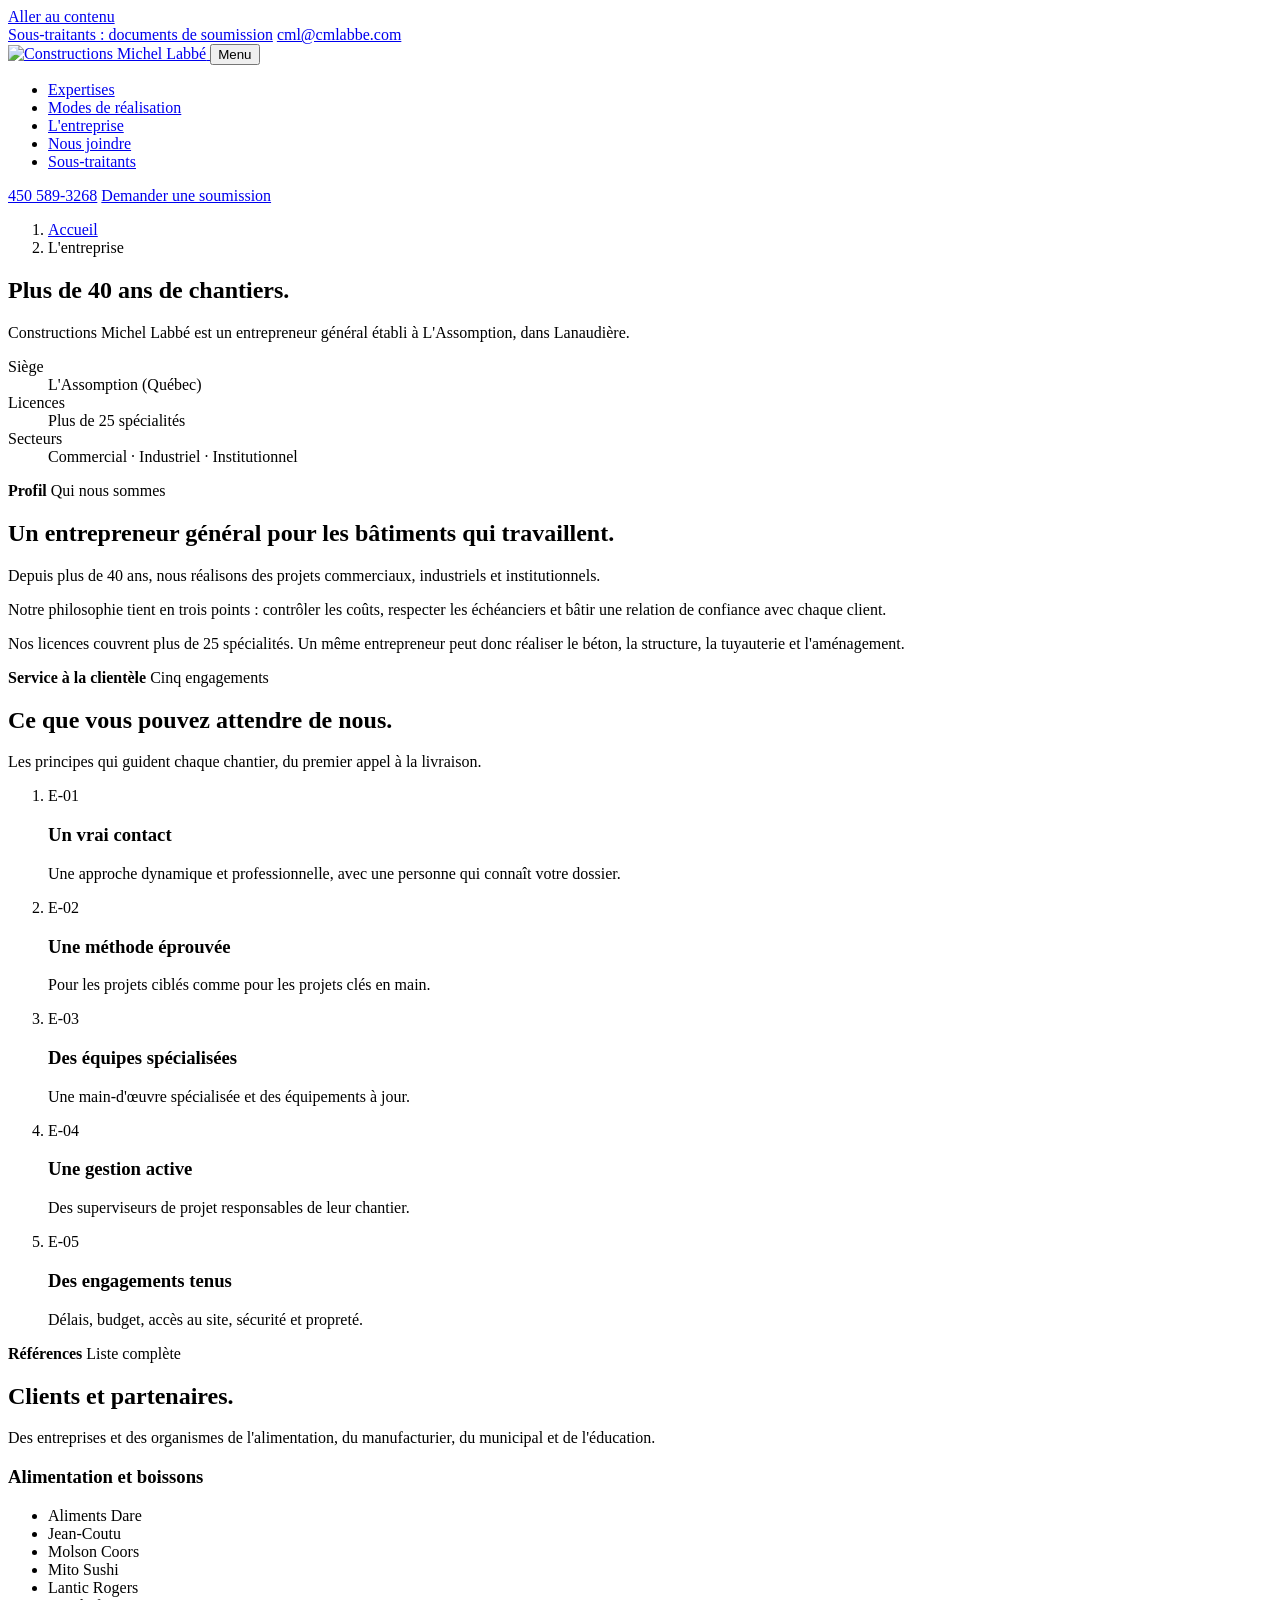
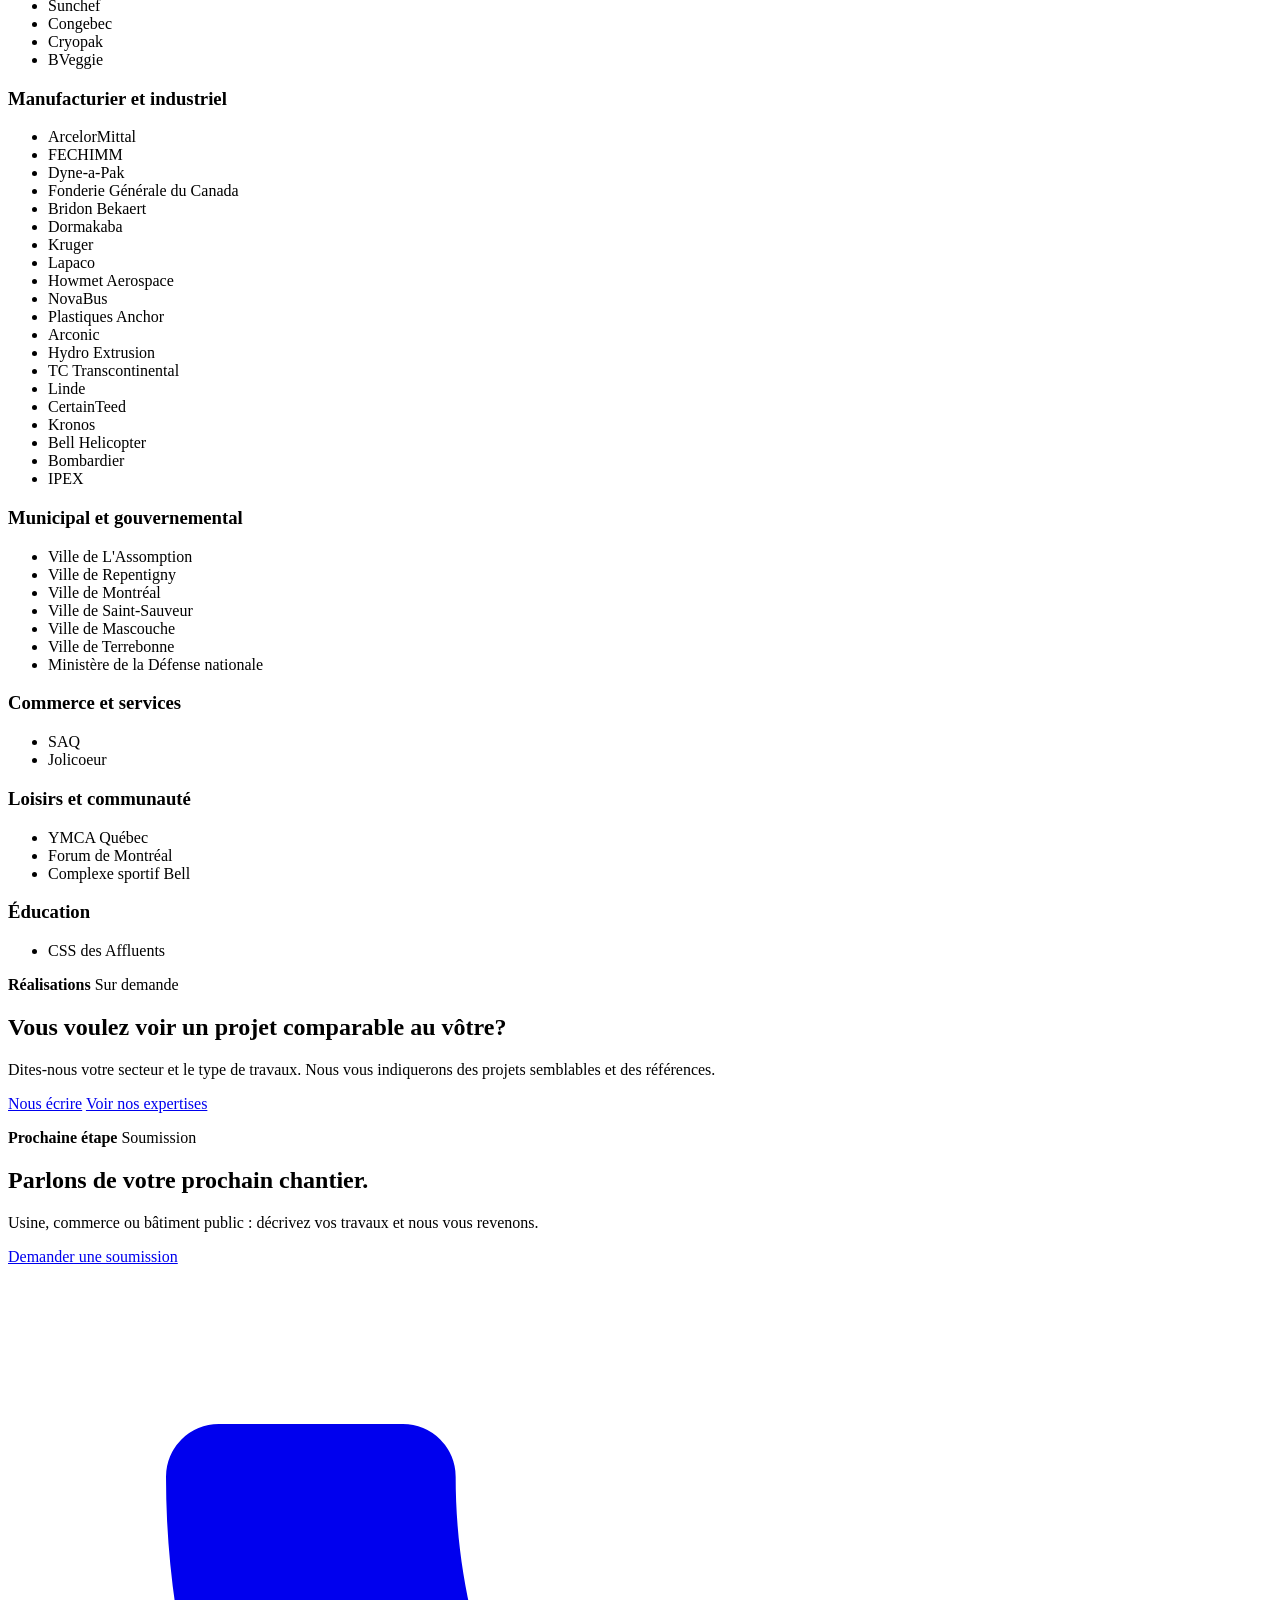
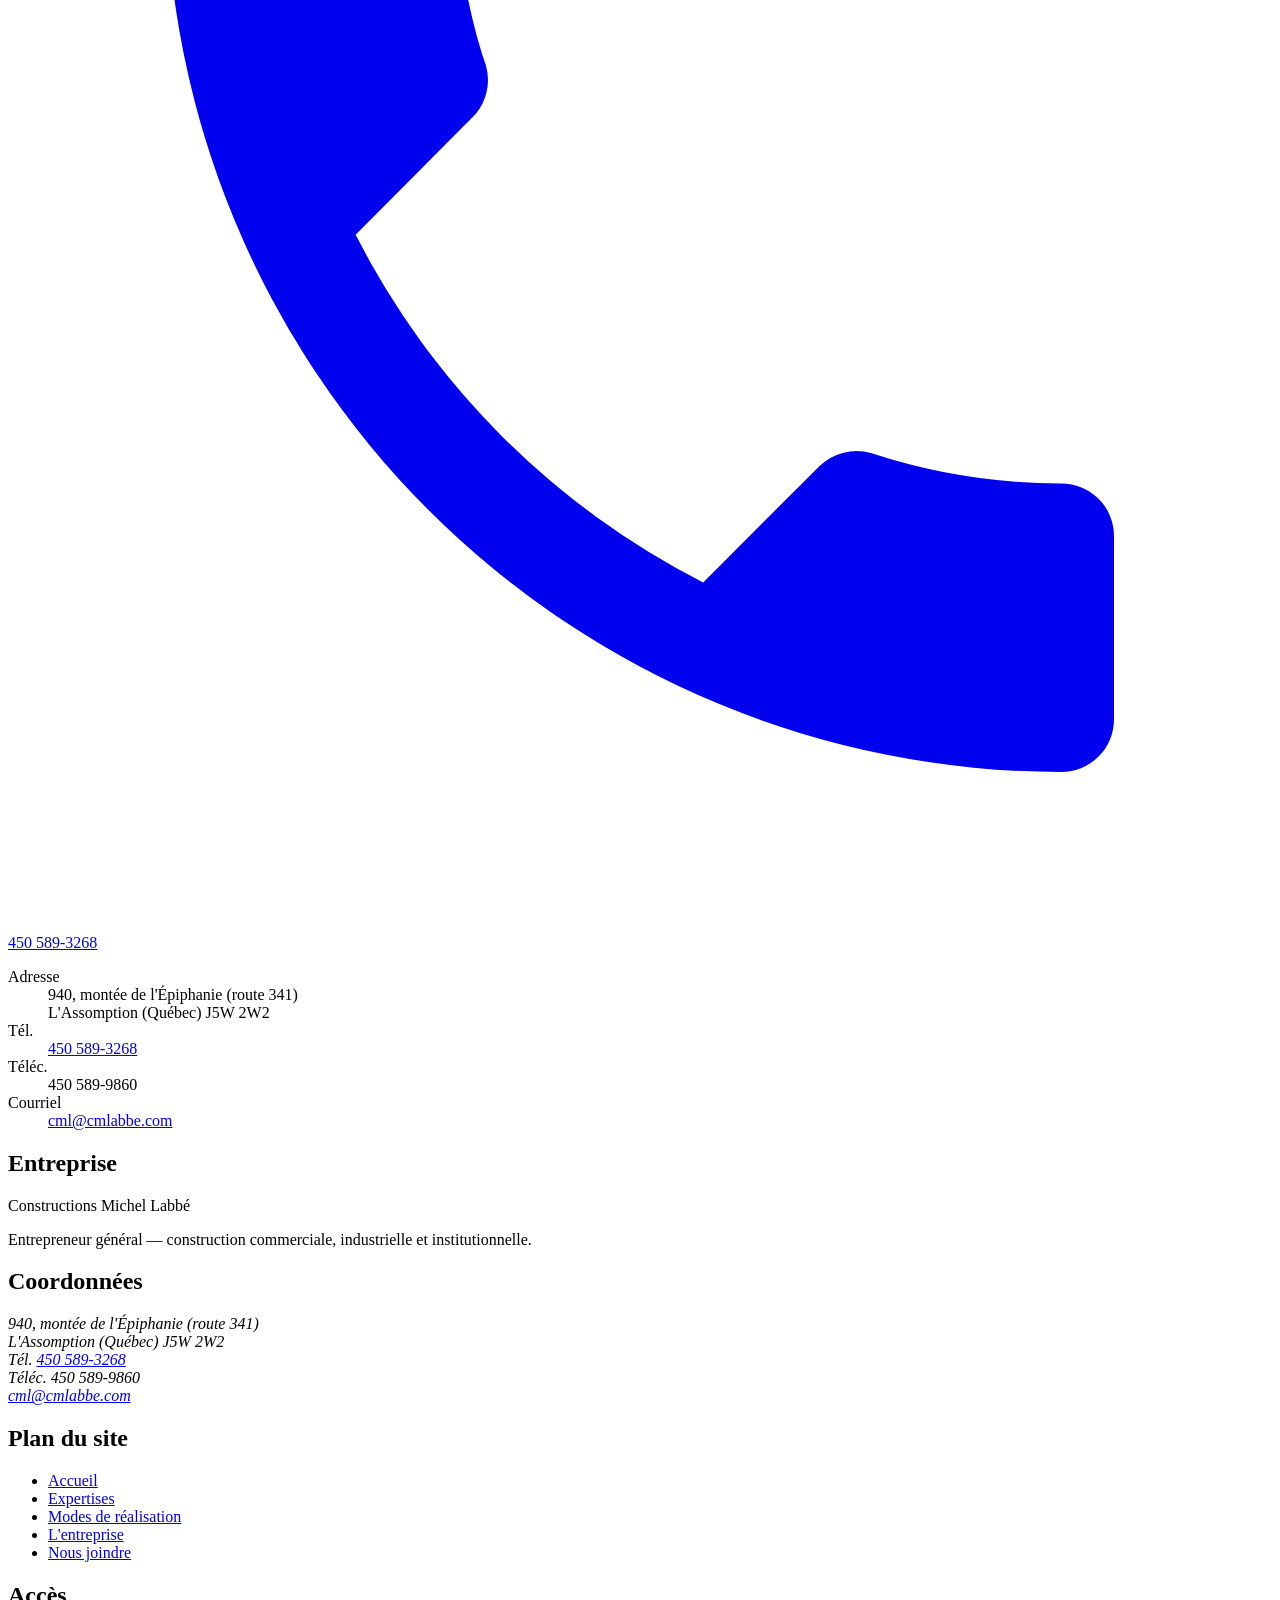
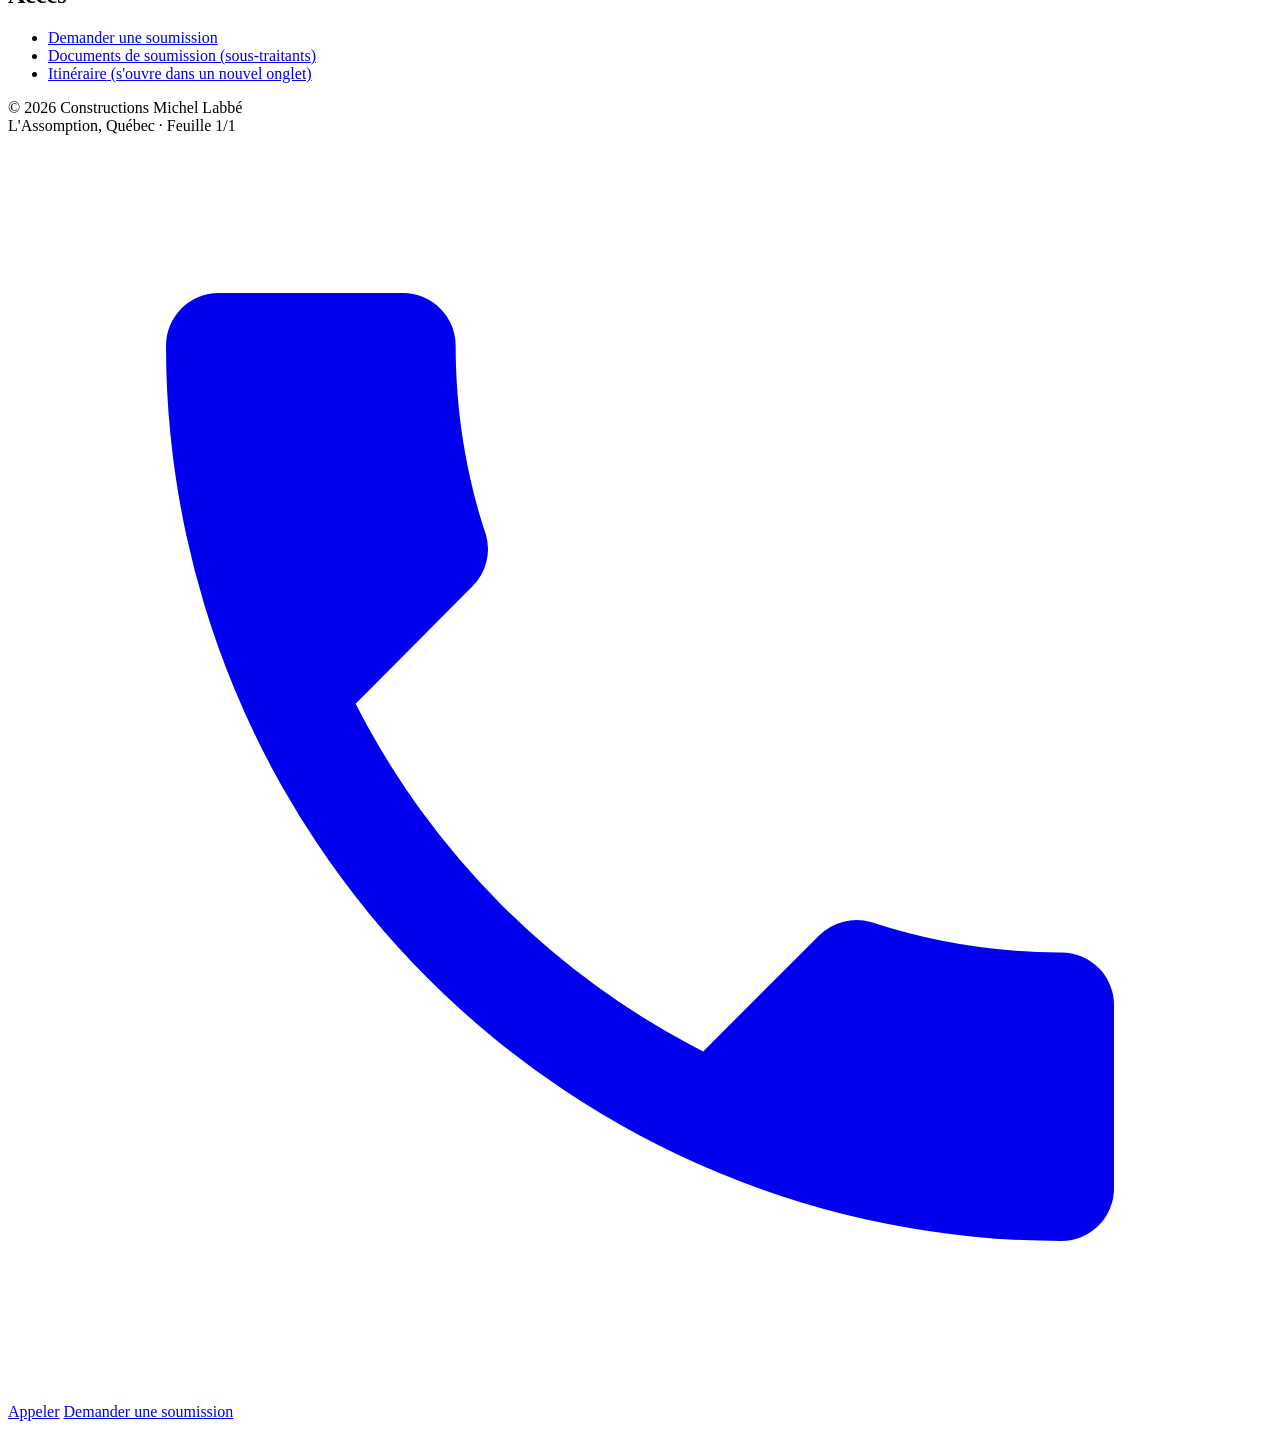
==== entreprise.html @ 20bac7c1 "Pages du site — Constructions Michel Labbé" ====
<!doctype html>
<html lang="fr-CA" class="no-js">
<head>
<meta charset="utf-8">
<meta name="viewport" content="width=device-width, initial-scale=1">
<title>L'entreprise | Constructions Michel Labbé</title>
<meta name="description" content="Entrepreneur général établi à L'Assomption depuis plus de 40 ans. Notre approche, nos engagements et nos clients et partenaires.">
<link rel="canonical" href="https://www.cmlabbe.com/entreprise.html">
<meta property="og:type" content="website">
<meta property="og:locale" content="fr_CA">
<meta property="og:site_name" content="Constructions Michel Labbé">
<meta property="og:title" content="L'entreprise | Constructions Michel Labbé">
<meta property="og:description" content="Entrepreneur général établi à L'Assomption depuis plus de 40 ans. Notre approche, nos engagements et nos clients et partenaires.">
<meta property="og:url" content="https://www.cmlabbe.com/entreprise.html">
<!-- À FOURNIR : image Open Graph 1200×630 (assets/img/og-cml.jpg), idéalement une vraie photo de chantier -->
<meta name="twitter:card" content="summary">
<meta name="theme-color" content="#013A71">
<link rel="icon" href="assets/img/favicon.svg" type="image/svg+xml">
<!-- À FOURNIR : favicon officiel (PNG 32×32 et 180×180) tiré du logo -->
<script>document.documentElement.classList.remove('no-js');</script>
<link rel="preload" href="assets/fonts/archivo-var-latin.woff2" as="font" type="font/woff2" crossorigin>
<link rel="stylesheet" href="assets/css/site.css">
<script type="application/ld+json">
{
  "@context": "https://schema.org",
  "@type": "GeneralContractor",
  "name": "Constructions Michel Labbé",
  "url": "https://www.cmlabbe.com/",
  "logo": "https://www.cmlabbe.com/assets/img/logo-cml.webp",
  "telephone": "+1-450-589-3268",
  "faxNumber": "+1-450-589-9860",
  "email": "cml@cmlabbe.com",
  "address": {
    "@type": "PostalAddress",
    "streetAddress": "940, montée de l'Épiphanie (route 341)",
    "addressLocality": "L'Assomption",
    "addressRegion": "QC",
    "postalCode": "J5W 2W2",
    "addressCountry": "CA"
  },
  "knowsAbout": [
    "Construction commerciale",
    "Construction industrielle",
    "Construction institutionnelle",
    "Travaux civils",
    "Métaux ouvrés",
    "Tuyauterie de procédé",
    "Relocalisation d'usines",
    "Aménagement de bureaux",
    "Décontamination d'amiante"
  ]
}
</script>
</head>
<body>
<a class="skip-link" href="#contenu">Aller au contenu</a>
<div class="topbar">
  <div class="wrap">
    <a href="sous-traitants.html">Sous-traitants : documents de soumission</a>
    <a href="mailto:cml@cmlabbe.com">cml@cmlabbe.com</a>
  </div>
</div>
<header class="site-header">
  <div class="wrap site-header__inner">
    <a class="brand" href="index.html" aria-label="Constructions Michel Labbé, accueil">
      <img src="assets/img/logo-cml.webp" width="400" height="70" alt="Constructions Michel Labbé">
    </a>
    <button class="nav-toggle" type="button" aria-expanded="false" aria-controls="site-nav">
      <span class="nav-toggle__bars" aria-hidden="true"></span><span class="nav-toggle__label">Menu</span>
    </button>
    <nav class="nav" id="site-nav" aria-label="Navigation principale">
      <ul class="nav__list">
          <li><a href="expertises.html">Expertises</a></li>
          <li><a href="modes-de-realisation.html">Modes de réalisation</a></li>
          <li><a href="entreprise.html" aria-current="page">L'entreprise</a></li>
          <li><a href="soumission.html">Nous joindre</a></li>
          <li class="nav__mobile-only"><a href="sous-traitants.html">Sous-traitants</a></li>
      </ul>
      <a class="nav__tel" href="tel:+14505893268">450 589-3268</a>
      <a class="btn btn--primary" href="soumission.html">Demander une soumission</a>
    </nav>
  </div>
</header>
<main id="contenu" tabindex="-1">

<section class="page-head page-head--dark" aria-labelledby="titre-page">
  <div class="wrap page-head__inner">
    <div>
      <nav class="breadcrumb" aria-label="Fil d'Ariane">
        <ol><li><a href="index.html">Accueil</a></li><li aria-current="page">L'entreprise</li></ol>
      </nav>
      <h1 id="titre-page">Plus de 40 ans de chantiers.</h1>
      <p class="lede">Constructions Michel Labbé est un entrepreneur général établi à L'Assomption, dans Lanaudière.</p>
    </div>
    <aside class="page-head__aside" aria-label="En bref">
      <dl>
        <div><dt>Siège</dt><dd>L'Assomption (Québec)</dd></div>
        <div><dt>Licences</dt><dd>Plus de 25 spécialités</dd></div>
        <div><dt>Secteurs</dt><dd>Commercial · Industriel · Institutionnel</dd></div>
      </dl>
    </aside>
  </div>
  <div class="wrap" aria-hidden="true"><div class="profile-bar"></div></div>
</section>

<!-- [CONFIRMÉ] philosophie : contrôle des coûts, respect des échéanciers, relation de confiance (accueil cmlabbe.com)
     À FOURNIR : année de fondation, historique, photo réelle de l'équipe ou de l'atelier
     À VALIDER : lien avec « Les Installations L'Assomption (1985) enr. » (nom légal trouvé sur Portail Constructo) -->
<section class="section section--white" aria-labelledby="titre-qui">
  <div class="wrap split">
    <div>
      <p class="callout"><b>Profil</b> Qui nous sommes</p>
      <h2 id="titre-qui">Un entrepreneur général pour les bâtiments qui travaillent.</h2>
    </div>
    <div>
      <p class="lede">Depuis plus de 40 ans, nous réalisons des projets commerciaux, industriels et institutionnels.</p>
      <p>Notre philosophie tient en trois points : contrôler les coûts, respecter les échéanciers et bâtir une relation de confiance avec chaque client.</p>
      <p>Nos licences couvrent plus de 25 spécialités. Un même entrepreneur peut donc réaliser le béton, la structure, la tuyauterie et l'aménagement.</p>
    </div>
  </div>
</section>

<!-- [CONFIRMÉ] cmlabbe.com/a-propos-de-nous/service-a-la-clientele -->
<section class="section" aria-labelledby="titre-engagements">
  <div class="wrap">
    <div class="section-head">
      <div>
        <p class="callout"><b>Service à la clientèle</b> Cinq engagements</p>
        <h2 id="titre-engagements">Ce que vous pouvez attendre de nous.</h2>
      </div>
      <p>Les principes qui guident chaque chantier, du premier appel à la livraison.</p>
    </div>
    <ol class="principles">
      <li><span>E-01</span><div><h3>Un vrai contact</h3><p>Une approche dynamique et professionnelle, avec une personne qui connaît votre dossier.</p></div></li>
      <li><span>E-02</span><div><h3>Une méthode éprouvée</h3><p>Pour les projets ciblés comme pour les projets clés en main.</p></div></li>
      <li><span>E-03</span><div><h3>Des équipes spécialisées</h3><p>Une main-d'œuvre spécialisée et des équipements à jour.</p></div></li>
      <li><span>E-04</span><div><h3>Une gestion active</h3><p>Des superviseurs de projet responsables de leur chantier.</p></div></li>
      <li class="principles__wide"><span>E-05</span><div><h3>Des engagements tenus</h3><p>Délais, budget, accès au site, sécurité et propreté.</p></div></li>
    </ol>
  </div>
</section>

<!-- [CONFIRMÉ] cmlabbe.com/clients-et-partenaires — [À VALIDER] autorisation d'affichage des noms -->
<section class="section section--white section--rule" id="clients" aria-labelledby="titre-clients">
  <div class="wrap">
    <div class="section-head">
      <div>
        <p class="callout"><b>Références</b> Liste complète</p>
        <h2 id="titre-clients">Clients et partenaires.</h2>
      </div>
      <p>Des entreprises et des organismes de l'alimentation, du manufacturier, du municipal et de l'éducation.</p>
    </div>
    <div class="clients">
      <div><h3>Alimentation et boissons</h3><ul><li>Aliments Dare</li><li>Jean-Coutu</li><li>Molson Coors</li><li>Mito Sushi</li><li>Lantic Rogers</li><li>Sunchef</li><li>Congebec</li><li>Cryopak</li><li>BVeggie</li></ul></div>
      <div><h3>Manufacturier et industriel</h3><ul><li>ArcelorMittal</li><li>FECHIMM</li><li>Dyne-a-Pak</li><li>Fonderie Générale du Canada</li><li>Bridon Bekaert</li><li>Dormakaba</li><li>Kruger</li><li>Lapaco</li><li>Howmet Aerospace</li><li>NovaBus</li><li>Plastiques Anchor</li><li>Arconic</li><li>Hydro Extrusion</li><li>TC Transcontinental</li><li>Linde</li><li>CertainTeed</li><li>Kronos</li><li>Bell Helicopter</li><li>Bombardier</li><li>IPEX</li></ul></div>
      <div><h3>Municipal et gouvernemental</h3><ul><li>Ville de L'Assomption</li><li>Ville de Repentigny</li><li>Ville de Montréal</li><li>Ville de Saint-Sauveur</li><li>Ville de Mascouche</li><li>Ville de Terrebonne</li><li>Ministère de la Défense nationale</li></ul></div>
      <div><h3>Commerce et services</h3><ul><li>SAQ</li><li>Jolicoeur</li></ul></div>
      <div><h3>Loisirs et communauté</h3><ul><li>YMCA Québec</li><li>Forum de Montréal</li><li>Complexe sportif Bell</li></ul></div>
      <div><h3>Éducation</h3><ul><li>CSS des Affluents</li></ul></div>
    </div>
  </div>
</section>

<!-- À FOURNIR : photos et fiches de projets réalisés (nom, lieu, année, formule, travaux) pour créer une galerie -->
<section class="section" id="realisations" aria-labelledby="titre-refs">
  <div class="wrap split">
    <div>
      <p class="callout"><b>Réalisations</b> Sur demande</p>
      <h2 id="titre-refs">Vous voulez voir un projet comparable au vôtre?</h2>
    </div>
    <div>
      <p class="lede">Dites-nous votre secteur et le type de travaux. Nous vous indiquerons des projets semblables et des références.</p>
      <div class="btn-row">
        <a class="btn btn--primary" href="soumission.html">Nous écrire</a>
        <a class="btn btn--secondary" href="expertises.html">Voir nos expertises</a>
      </div>
    </div>
  </div>
</section>

<section class="section cta-final" aria-labelledby="cta-titre">
  <div class="wrap cta-final__grid">
    <div>
      <p class="callout"><b>Prochaine étape</b> Soumission</p>
      <h2 id="cta-titre">Parlons de votre prochain chantier.</h2>
      <p>Usine, commerce ou bâtiment public : décrivez vos travaux et nous vous revenons.</p>
      <div class="btn-row">
        <a class="btn btn--primary" href="soumission.html">Demander une soumission</a>
        <a class="btn btn--secondary" href="tel:+14505893268"><svg viewBox="0 0 24 24" aria-hidden="true" focusable="false"><path fill="currentColor" d="M6.6 10.8a15.1 15.1 0 0 0 6.6 6.6l2.2-2.2a1 1 0 0 1 1-.25 11.4 11.4 0 0 0 3.6.57 1 1 0 0 1 1 1V20a1 1 0 0 1-1 1A17 17 0 0 1 3 4a1 1 0 0 1 1-1h3.5a1 1 0 0 1 1 1c0 1.25.2 2.45.57 3.57a1 1 0 0 1-.25 1z"/></svg>450 589-3268</a>
      </div>
    </div>
    <div class="cta-final__box">
      <dl>
        <dt>Adresse</dt><dd>940, montée de l'Épiphanie (route 341)<br>L'Assomption (Québec) J5W 2W2</dd>
        <dt>Tél.</dt><dd><a href="tel:+14505893268">450 589-3268</a></dd>
        <dt>Téléc.</dt><dd>450 589-9860</dd>
        <dt>Courriel</dt><dd><a href="mailto:cml@cmlabbe.com">cml@cmlabbe.com</a></dd>
      </dl>
    </div>
  </div>
</section>
</main>
<footer class="site-footer on-dark">
  <div class="wrap">
    <div class="cartouche">
      <div class="cartouche__brand">
        <h2>Entreprise</h2>
        <p>Constructions Michel Labbé</p>
        <p class="cartouche__desc">Entrepreneur général — construction commerciale, industrielle et institutionnelle.</p>
        <!-- À FOURNIR : numéro de licence RBQ (obligatoire à afficher) -->
      </div>
      <div>
        <h2>Coordonnées</h2>
        <address>
          940, montée de l'Épiphanie (route 341)<br>L'Assomption (Québec) J5W 2W2<br>
          Tél. <a href="tel:+14505893268">450 589-3268</a><br>
          Téléc. 450 589-9860<br>
          <a href="mailto:cml@cmlabbe.com">cml@cmlabbe.com</a>
        </address>
      </div>
      <div>
        <h2>Plan du site</h2>
        <ul>
          <li><a href="index.html">Accueil</a></li>
          <li><a href="expertises.html">Expertises</a></li>
          <li><a href="modes-de-realisation.html">Modes de réalisation</a></li>
          <li><a href="entreprise.html">L'entreprise</a></li>
          <li><a href="soumission.html">Nous joindre</a></li>
        </ul>
      </div>
      <div>
        <h2>Accès</h2>
        <ul>
          <li><a href="soumission.html">Demander une soumission</a></li>
          <li><a href="sous-traitants.html">Documents de soumission (sous-traitants)</a></li>
          <li><a href="https://www.google.com/maps/search/?api=1&query=940+route+341+L%27Assomption+QC+J5W+2W2" rel="noopener" target="_blank">Itinéraire<span class="sr-only"> (s'ouvre dans un nouvel onglet)</span></a></li>
        </ul>
      </div>
      <div class="cartouche__row">
        <div>© <span data-year>2026</span> Constructions Michel Labbé</div>
        <div>L'Assomption, Québec · Feuille 1/1</div>
      </div>
    </div>
  </div>
</footer>
<div class="mobile-cta">
  <a href="tel:+14505893268"><svg viewBox="0 0 24 24" aria-hidden="true" focusable="false"><path fill="currentColor" d="M6.6 10.8a15.1 15.1 0 0 0 6.6 6.6l2.2-2.2a1 1 0 0 1 1-.25 11.4 11.4 0 0 0 3.6.57 1 1 0 0 1 1 1V20a1 1 0 0 1-1 1A17 17 0 0 1 3 4a1 1 0 0 1 1-1h3.5a1 1 0 0 1 1 1c0 1.25.2 2.45.57 3.57a1 1 0 0 1-.25 1z"/></svg>Appeler</a>
  <a href="soumission.html">Demander une soumission</a>
</div>
<script src="assets/js/site.js" defer></script>
</body>
</html>
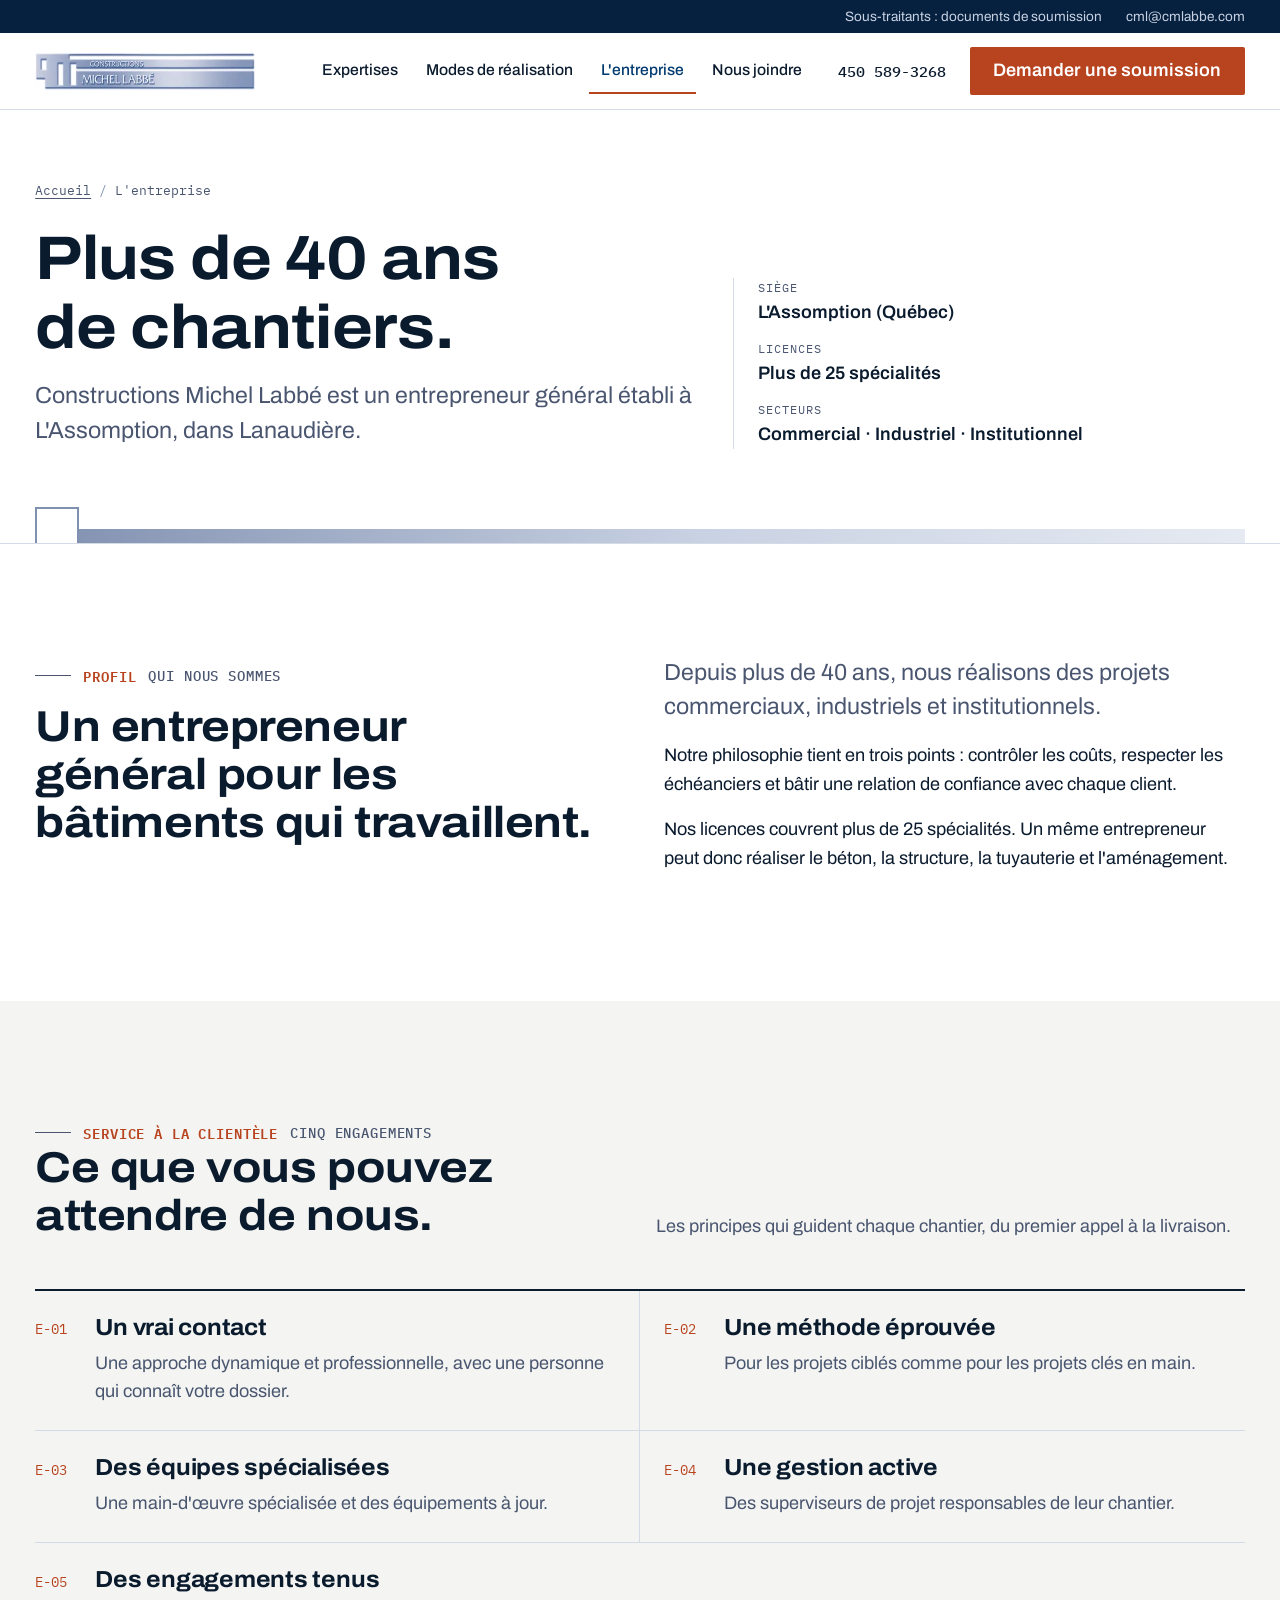
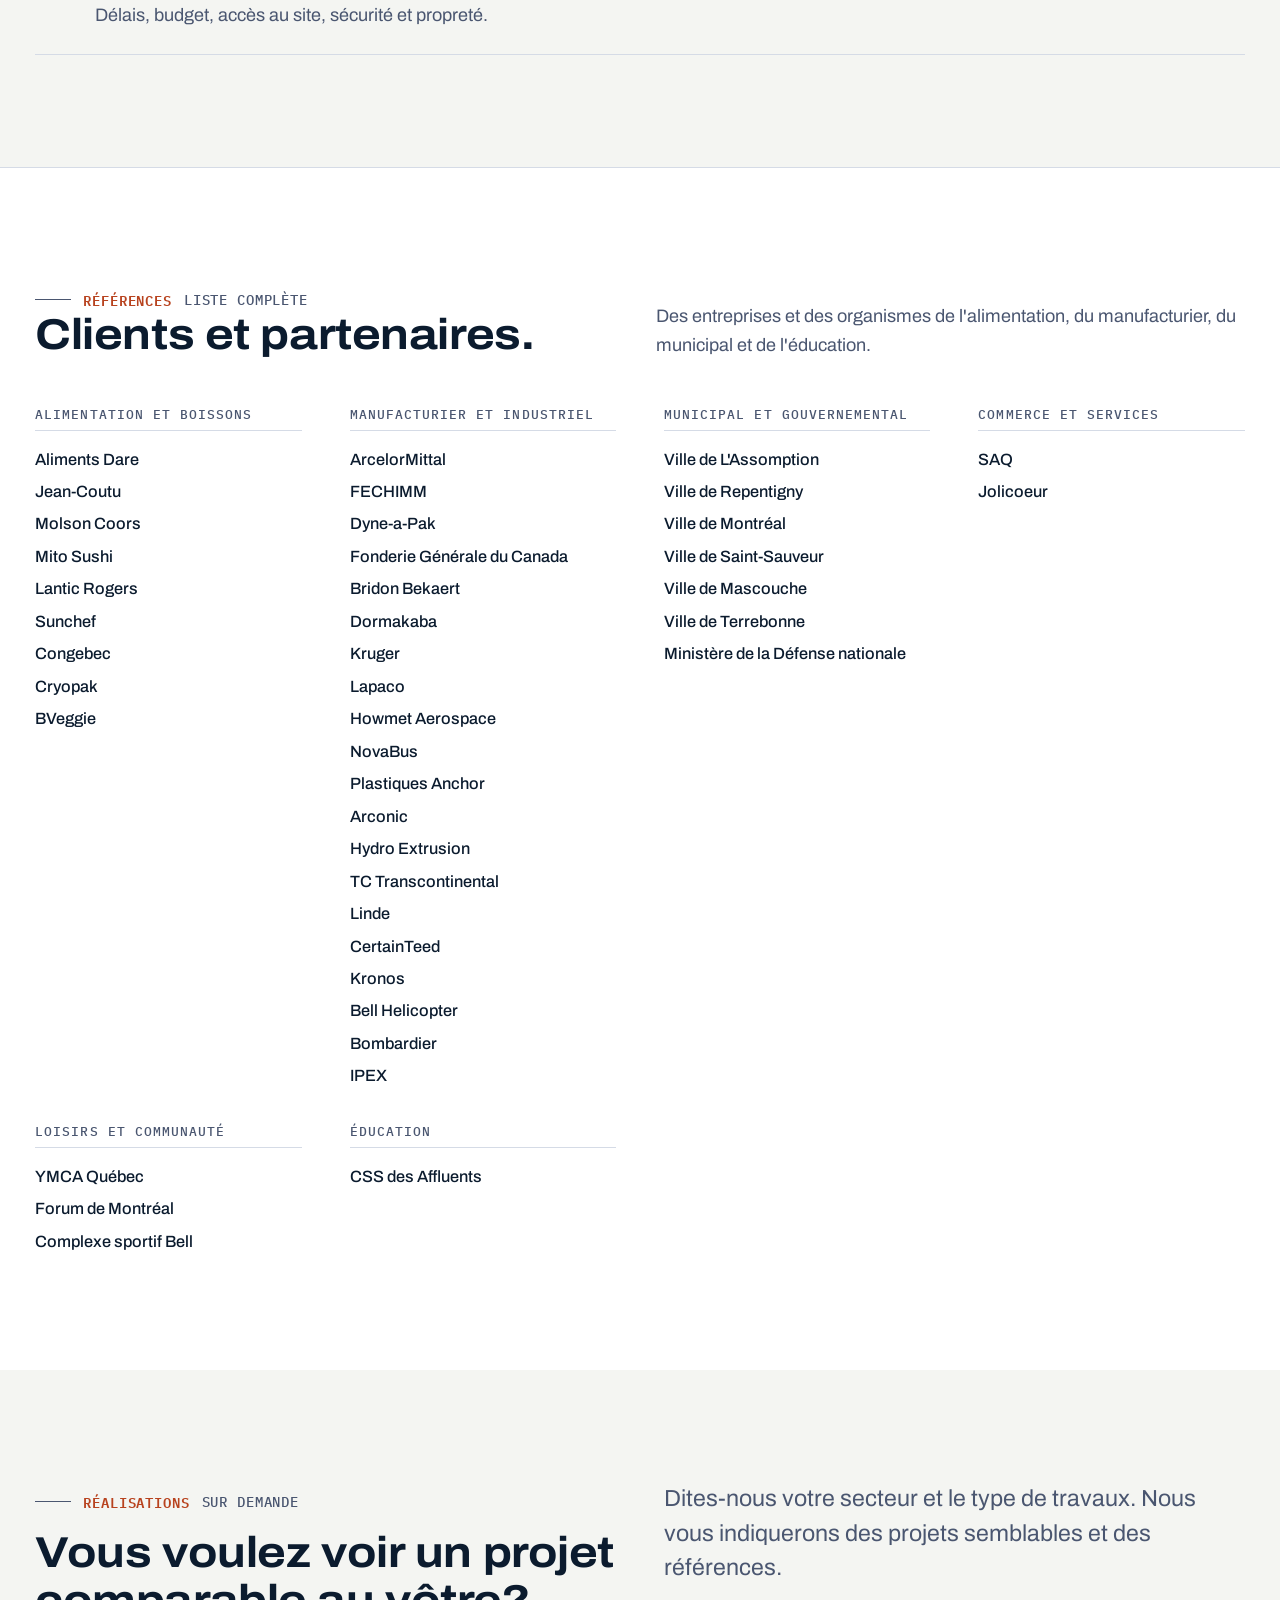
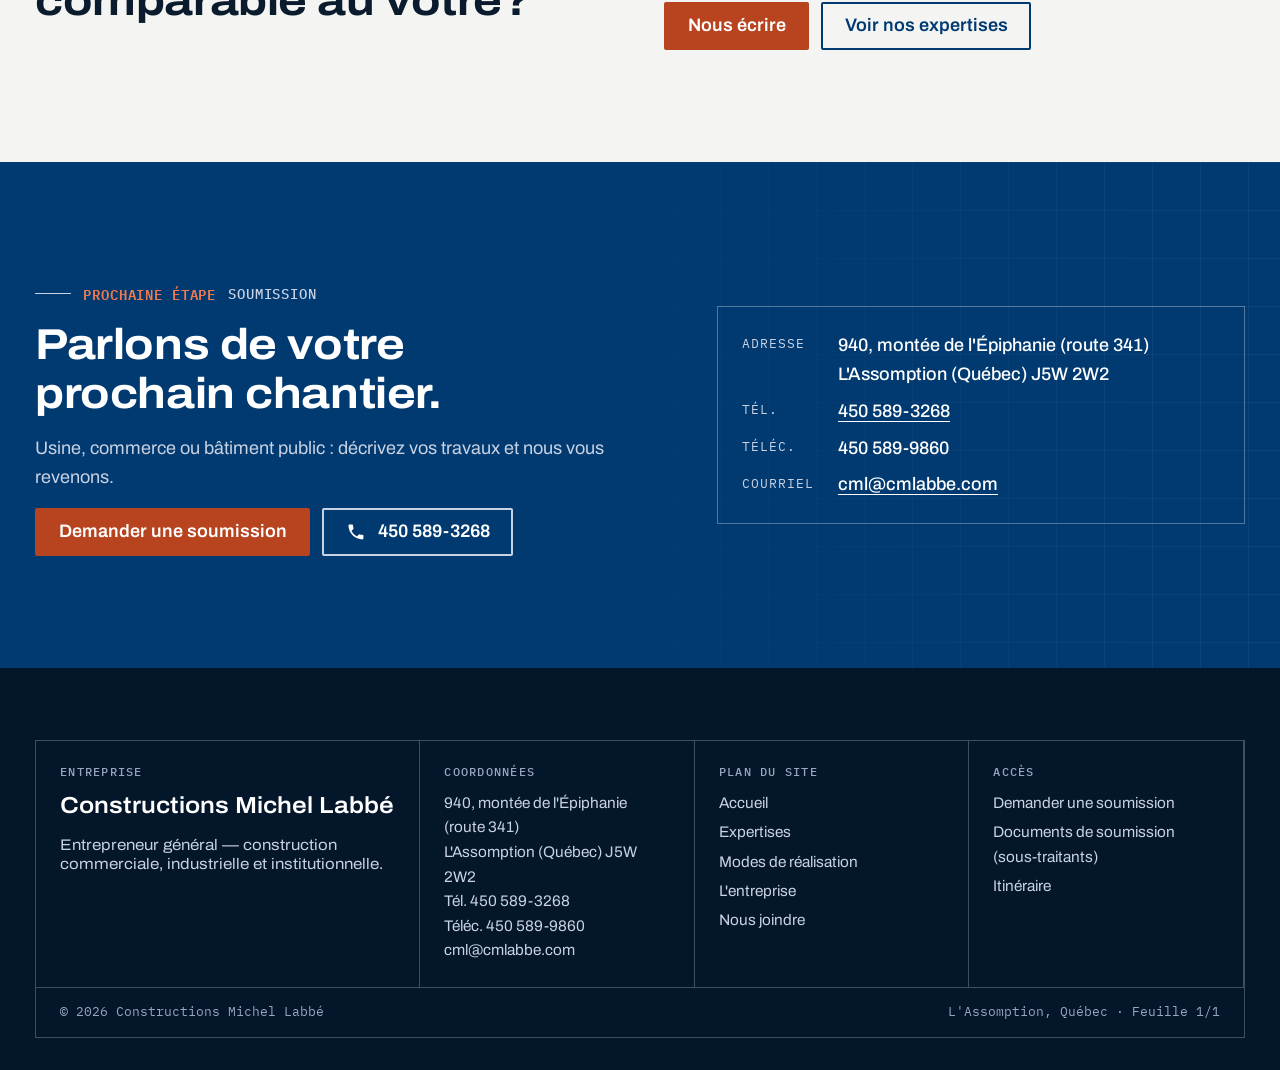
==== commit d317225f: "Retour à la première version des pages (hero clair, dessin à droite)" ====
--- a/entreprise.html
+++ b/entreprise.html
@@ -83,7 +83,7 @@
 </header>
 <main id="contenu" tabindex="-1">
 
-<section class="page-head page-head--dark" aria-labelledby="titre-page">
+<section class="page-head" aria-labelledby="titre-page">
   <div class="wrap page-head__inner">
     <div>
       <nav class="breadcrumb" aria-label="Fil d'Ariane">
--- a/assets/css/site.css
+++ b/assets/css/site.css
@@ -0,0 +1,906 @@
+/* ==========================================================================
+   Constructions Michel Labbé — système « Coupe technique »
+   Palette issue du logo (bleu acier), du bouton actuel (#013A71)
+   et de la couleur de tuile du site actuel (#DA532C, assombrie pour AA).
+   ========================================================================== */
+
+/* Polices auto-hébergées (licence SIL OFL) — aucune requête vers un tiers (Loi 25) */
+@font-face { font-family: "Archivo"; font-style: normal; font-display: swap; font-weight: 100 900; font-stretch: 62% 125%;
+  src: url("../fonts/archivo-var-latin.woff2") format("woff2-variations"), url("../fonts/archivo-var-latin.woff2") format("woff2"); }
+@font-face { font-family: "IBM Plex Mono"; font-style: normal; font-display: swap; font-weight: 400; src: url("../fonts/plex-mono-400.woff2") format("woff2"); }
+@font-face { font-family: "IBM Plex Mono"; font-style: normal; font-display: swap; font-weight: 500; src: url("../fonts/plex-mono-500.woff2") format("woff2"); }
+@font-face { font-family: "IBM Plex Mono"; font-style: normal; font-display: swap; font-weight: 600; src: url("../fonts/plex-mono-600.woff2") format("woff2"); }
+
+:root {
+  /* Couleurs */
+  --paper: #F4F5F2;
+  --white: #FFFFFF;
+  --ink: #0B1B2E;
+  --muted: #4A5670;
+  --navy: #013A71;
+  --navy-deep: #06213F;
+  --navy-deeper: #041629;
+  --steel: #8090B0;
+  --steel-2: #C9D2E3;
+  --steel-3: #E6EAF2;
+  --line: #D5DBE6;
+  --signal: #B8431F;          /* dérivé de #DA532C — 5,4:1 sur blanc */
+  --signal-dark: #9A3717;
+  --signal-on-dark: #F07A50;  /* 5,9:1 sur --navy-deep */
+  --on-dark: #C9D2E3;
+  --on-dark-muted: #9AA6BF;
+  --success: #1F6B3A;
+  --error: #A12020;
+
+  /* Typographie */
+  --font-sans: "Archivo", system-ui, -apple-system, "Segoe UI", Roboto, sans-serif;
+  --font-mono: "IBM Plex Mono", ui-monospace, "SFMono-Regular", Menlo, monospace;
+  --step--1: clamp(0.84rem, 0.82rem + 0.1vw, 0.9rem);
+  --step-0: clamp(1.02rem, 0.98rem + 0.2vw, 1.13rem);
+  --step-1: clamp(1.2rem, 1.1rem + 0.45vw, 1.45rem);
+  --step-2: clamp(1.45rem, 1.25rem + 0.9vw, 1.95rem);
+  --step-3: clamp(1.8rem, 1.45rem + 1.6vw, 2.7rem);
+  --step-4: clamp(2.2rem, 1.6rem + 2.8vw, 3.9rem);
+
+  /* Espacements */
+  --space-1: 0.25rem; --space-2: 0.5rem; --space-3: 0.75rem; --space-4: 1rem;
+  --space-5: 1.5rem;  --space-6: 2rem;   --space-7: 3rem;    --space-8: 4.5rem;
+  --space-9: clamp(4rem, 3rem + 5vw, 7.5rem);
+
+  /* Largeurs */
+  --wrap: 76rem;
+  --wrap-narrow: 46rem;
+  --gutter: clamp(1rem, 0.6rem + 2vw, 2.5rem);
+
+  /* Mouvement */
+  --ease-out: cubic-bezier(0.2, 0.7, 0.2, 1);
+  --ease-draw: cubic-bezier(0.65, 0, 0.35, 1);
+  --dur-fast: 150ms;
+  --dur-base: 260ms;
+  --dur-draw: 1400ms;
+
+  --radius: 2px;
+  --header-h: 76px;
+}
+
+/* ---------- Base ---------- */
+*, *::before, *::after { box-sizing: border-box; }
+html { -webkit-text-size-adjust: 100%; scroll-padding-top: calc(var(--header-h) + 1rem); }
+body {
+  margin: 0;
+  background: var(--paper);
+  color: var(--ink);
+  font-family: var(--font-sans);
+  font-size: var(--step-0);
+  line-height: 1.6;
+  font-variation-settings: "wdth" 100;
+  text-rendering: optimizeLegibility;
+}
+img, svg { display: block; max-width: 100%; }
+img { height: auto; }
+a { color: var(--navy); text-underline-offset: 0.2em; text-decoration-thickness: 1px; }
+a:hover { color: var(--signal); }
+p { margin: 0 0 var(--space-4); max-width: 65ch; }
+ul, ol { margin: 0; padding: 0; }
+h1, h2, h3, h4 {
+  margin: 0 0 var(--space-4);
+  line-height: 1.12;
+  font-weight: 700;
+  font-variation-settings: "wdth" 112;
+  letter-spacing: -0.01em;
+  text-wrap: balance;
+}
+h1 { font-size: var(--step-4); }
+h2 { font-size: var(--step-3); }
+h3 { font-size: var(--step-1); font-variation-settings: "wdth" 106; }
+
+:focus-visible { outline: 3px solid var(--signal); outline-offset: 3px; }
+.on-dark :focus-visible { outline-color: var(--signal-on-dark); }
+
+.sr-only {
+  position: absolute !important; width: 1px; height: 1px; padding: 0; margin: -1px;
+  overflow: hidden; clip: rect(0 0 0 0); white-space: nowrap; border: 0;
+}
+.skip-link {
+  position: absolute; left: var(--space-4); top: -100px; z-index: 100;
+  background: var(--navy); color: var(--white); padding: var(--space-3) var(--space-4);
+  font-weight: 600;
+}
+.skip-link:focus { top: var(--space-4); color: var(--white); }
+
+.wrap { width: min(100% - 2 * var(--gutter), var(--wrap)); margin-inline: auto; }
+.wrap--narrow { width: min(100% - 2 * var(--gutter), var(--wrap-narrow)); margin-inline: auto; }
+.section { padding-block: var(--space-9); }
+.section--tight { padding-block: var(--space-8); }
+.section--white { background: var(--white); }
+.section--rule { border-top: 1px solid var(--line); }
+
+/* ---------- Signature : annotation technique ---------- */
+.callout {
+  display: inline-flex; align-items: center; gap: var(--space-3);
+  font-family: var(--font-mono); font-size: var(--step--1); font-weight: 500;
+  letter-spacing: 0.06em; text-transform: uppercase; color: var(--muted);
+  margin: 0 0 var(--space-4);
+}
+.callout::before {
+  content: ""; width: 2.25rem; height: 1px; background: currentColor;
+  box-shadow: 0 -4px 0 -0px transparent;
+}
+.callout b { color: var(--signal); font-weight: 600; }
+.on-dark .callout { color: var(--on-dark-muted); }
+.on-dark .callout b { color: var(--signal-on-dark); }
+
+/* Ligne de cote : séparateur avec extrémités */
+.cote {
+  position: relative; display: flex; align-items: center; gap: var(--space-3);
+  font-family: var(--font-mono); font-size: 0.78rem; letter-spacing: 0.08em;
+  text-transform: uppercase; color: var(--muted);
+}
+.cote::before, .cote::after { content: ""; flex: 1; height: 1px; background: var(--steel); }
+.cote > span { padding-inline: var(--space-2); }
+.cote-ticks { position: relative; }
+.cote-ticks::before, .cote-ticks::after {
+  content: ""; position: absolute; top: 50%; width: 1px; height: 14px; background: var(--steel);
+  transform: translateY(-50%);
+}
+.cote-ticks::before { left: 0; }
+.cote-ticks::after { right: 0; }
+
+.lede { font-size: var(--step-1); line-height: 1.5; color: var(--muted); max-width: 52ch; }
+.on-dark { background: var(--navy-deep); color: var(--white); }
+.on-dark .lede, .on-dark p { color: var(--on-dark); }
+.on-dark a { color: var(--white); }
+.on-dark a:hover { color: var(--signal-on-dark); }
+
+/* ---------- Boutons ---------- */
+.btn {
+  display: inline-flex; align-items: center; justify-content: center; gap: var(--space-3);
+  min-height: 48px; padding: 0.7rem 1.35rem;
+  font: 600 var(--step-0)/1.2 var(--font-sans);
+  text-decoration: none; border: 2px solid transparent; border-radius: var(--radius);
+  cursor: pointer;
+  transition: background-color var(--dur-fast) ease, color var(--dur-fast) ease,
+              border-color var(--dur-fast) ease, transform var(--dur-fast) ease;
+}
+.btn svg { width: 1.1em; height: 1.1em; flex: none; }
+.btn--primary { background: var(--signal); color: var(--white); }
+.btn--primary:hover { background: var(--signal-dark); color: var(--white); }
+.btn--secondary { background: transparent; color: var(--navy); border-color: var(--navy); }
+.btn--secondary:hover { background: var(--navy); color: var(--white); }
+.on-dark .btn--secondary { color: var(--white); border-color: var(--on-dark); }
+.on-dark .btn--secondary:hover { background: var(--white); color: var(--navy-deep); }
+.btn:active { transform: translateY(1px); }
+.btn[disabled], .btn[aria-disabled="true"] { opacity: 0.6; cursor: progress; }
+.btn-row { display: flex; flex-wrap: wrap; gap: var(--space-3); }
+
+.link-arrow {
+  display: inline-flex; align-items: center; gap: var(--space-2);
+  font-weight: 600; text-decoration: none; border-bottom: 1px solid currentColor;
+  padding-block: 0.35rem;
+}
+.link-arrow::after { content: "→"; transition: transform var(--dur-fast) var(--ease-out); }
+.link-arrow:hover::after { transform: translateX(4px); }
+
+/* ---------- En-tête ---------- */
+.site-header {
+  position: sticky; top: 0; z-index: 50;
+  background: var(--white);
+  border-bottom: 1px solid var(--line);
+}
+.site-header__inner {
+  display: flex; align-items: center; justify-content: space-between; gap: var(--space-5);
+  min-height: var(--header-h);
+}
+.brand { display: block; flex: none; }
+.brand img { width: 220px; height: auto; }
+.nav { display: flex; align-items: center; gap: var(--space-5); }
+.nav__list { display: flex; gap: var(--space-1); list-style: none; }
+.nav__list a {
+  display: block; padding: 0.6rem 0.75rem; text-decoration: none; color: var(--ink);
+  font-weight: 500; font-size: 0.98rem; border-bottom: 2px solid transparent;
+}
+.nav__list a:hover { color: var(--navy); border-bottom-color: var(--steel); }
+.nav__list a[aria-current="page"] { color: var(--navy); border-bottom-color: var(--signal); }
+.nav__tel {
+  font-family: var(--font-mono); font-weight: 500; font-size: 0.95rem;
+  color: var(--ink); text-decoration: none; white-space: nowrap;
+}
+.nav__tel:hover { color: var(--signal); }
+.nav-toggle {
+  display: none; min-width: 48px; min-height: 48px; padding: 0 0.75rem;
+  background: transparent; border: 1px solid var(--line); border-radius: var(--radius);
+  font: 600 0.95rem var(--font-sans); color: var(--ink); cursor: pointer;
+  align-items: center; gap: var(--space-2);
+}
+.nav-toggle__bars { position: relative; width: 20px; height: 2px; background: currentColor; }
+.nav-toggle__bars::before, .nav-toggle__bars::after {
+  content: ""; position: absolute; left: 0; width: 20px; height: 2px; background: currentColor;
+  transition: transform var(--dur-base) var(--ease-out);
+}
+.nav-toggle__bars::before { top: -6px; }
+.nav-toggle__bars::after { top: 6px; }
+.nav-toggle[aria-expanded="true"] .nav-toggle__bars { background: transparent; }
+.nav-toggle[aria-expanded="true"] .nav-toggle__bars::before { transform: translateY(6px) rotate(45deg); }
+.nav-toggle[aria-expanded="true"] .nav-toggle__bars::after { transform: translateY(-6px) rotate(-45deg); }
+
+.topbar {
+  background: var(--navy-deep); color: var(--on-dark);
+  font-size: 0.85rem;
+}
+.topbar .wrap { display: flex; justify-content: flex-end; gap: var(--space-5); padding-block: 0.35rem; }
+.topbar a { color: var(--on-dark); text-decoration: none; }
+.topbar a:hover { color: var(--white); text-decoration: underline; }
+
+@media (max-width: 1080px) {
+  .nav__tel { display: none; }
+}
+@media (max-width: 900px) {
+  :root { --header-h: 64px; }
+  .brand img { width: 176px; }
+  .nav-toggle { display: inline-flex; }
+  .nav {
+    position: fixed; inset: var(--header-h) 0 0 0; z-index: 49;
+    flex-direction: column; align-items: stretch; gap: 0;
+    background: var(--white); padding: var(--space-5) var(--gutter) var(--space-7);
+    overflow-y: auto;
+    visibility: hidden; opacity: 0; transform: translateY(-8px);
+    transition: opacity var(--dur-base) ease, transform var(--dur-base) var(--ease-out), visibility 0s linear var(--dur-base);
+  }
+  .nav.is-open { visibility: visible; opacity: 1; transform: none; transition-delay: 0s; }
+  .nav__list { flex-direction: column; gap: 0; }
+  .nav__list a { padding: 1rem 0; font-size: 1.2rem; border-bottom: 1px solid var(--line); }
+  .nav__list a[aria-current="page"] { border-bottom-color: var(--line); box-shadow: inset 4px 0 0 var(--signal); padding-left: 0.9rem; }
+  .nav .btn { margin-top: var(--space-5); width: 100%; }
+  .nav__tel { display: block; margin-top: var(--space-5); font-size: 1.2rem; }
+  .topbar { display: none; }
+  body.nav-open { overflow: hidden; }
+}
+
+/* ---------- Hero (accueil) ---------- */
+.hero { background: var(--white); border-bottom: 1px solid var(--line); overflow: hidden; }
+.hero__grid {
+  display: grid; grid-template-columns: minmax(0, 1.05fr) minmax(0, 1fr);
+  gap: var(--space-7); align-items: center;
+  padding-block: clamp(2.5rem, 1.5rem + 4vw, 5.5rem);
+}
+.hero h1 { font-size: var(--step-4); max-width: 18ch; }
+.hero h1 em { font-style: normal; color: var(--navy); }
+.hero__meta {
+  display: flex; flex-wrap: wrap; gap: var(--space-2) var(--space-5);
+  margin: var(--space-5) 0 var(--space-6); padding: 0; list-style: none;
+  font-family: var(--font-mono); font-size: 0.9rem; color: var(--muted);
+}
+.hero__meta li { display: flex; align-items: center; gap: var(--space-2); }
+.hero__meta li::before { content: ""; width: 8px; height: 8px; background: var(--signal); }
+.hero__figure { position: relative; margin: 0; }
+.hero__figure figcaption {
+  margin-top: var(--space-3); font-family: var(--font-mono); font-size: 0.78rem;
+  color: var(--muted); letter-spacing: 0.04em;
+}
+.blueprint-svg { width: 100%; height: auto; }
+.blueprint-svg .ln { fill: none; stroke: var(--navy); stroke-width: 1.4; stroke-linecap: square; }
+.blueprint-svg .ln-thin { fill: none; stroke: var(--steel); stroke-width: 0.8; }
+.blueprint-svg .ln-accent { fill: none; stroke: var(--signal); stroke-width: 1.4; }
+.blueprint-svg .hatch { fill: url(#hatch); stroke: var(--navy); stroke-width: 1; }
+.blueprint-svg .lbl { font-family: var(--font-mono); font-size: 11px; fill: var(--muted); letter-spacing: 0.06em; }
+.blueprint-svg .lbl-accent { font-family: var(--font-mono); font-size: 11px; fill: var(--signal); letter-spacing: 0.06em; }
+
+.draw path, .draw line, .draw rect, .draw polyline, .draw circle {
+  stroke-dasharray: 1; stroke-dashoffset: 1;
+  animation: draw var(--dur-draw) var(--ease-draw) forwards;
+}
+.draw .d2 { animation-delay: 200ms; }
+.draw .d3 { animation-delay: 450ms; }
+.draw .d4 { animation-delay: 700ms; }
+.draw .fade { opacity: 0; animation: fadein 600ms ease forwards 900ms; stroke-dasharray: none; stroke-dashoffset: 0; }
+@keyframes draw { to { stroke-dashoffset: 0; } }
+@keyframes fadein { to { opacity: 1; } }
+
+@media (max-width: 860px) {
+  .hero__grid { grid-template-columns: 1fr; gap: var(--space-5); }
+  .hero__figure { order: 2; }
+}
+
+/* ---------- Bande de faits ---------- */
+.facts { background: var(--navy-deep); color: var(--white); }
+.facts__list {
+  display: grid; grid-template-columns: repeat(3, minmax(0, 1fr)); list-style: none;
+}
+.facts__list li {
+  padding: var(--space-5) var(--space-5) var(--space-5) 0;
+  border-right: 1px solid rgba(201, 210, 227, 0.25);
+  display: flex; align-items: baseline; gap: var(--space-3); flex-wrap: wrap;
+}
+.facts__list li + li { padding-left: var(--space-5); }
+.facts__list li:last-child { border-right: 0; }
+.facts__num { font-size: var(--step-3); font-weight: 700; font-variation-settings: "wdth" 118; line-height: 1; }
+.facts__txt { color: var(--on-dark); font-size: 0.98rem; max-width: 22ch; line-height: 1.35; }
+@media (max-width: 760px) {
+  .facts__list { grid-template-columns: 1fr; }
+  .facts__list li, .facts__list li + li { padding: var(--space-4) 0; border-right: 0; border-bottom: 1px solid rgba(201,210,227,0.25); }
+  .facts__list li:last-child { border-bottom: 0; }
+}
+
+/* ---------- Nomenclature (liste type tableau de dessin) ---------- */
+.schedule { border-top: 2px solid var(--ink); }
+.schedule__row {
+  display: grid; grid-template-columns: 5.5rem minmax(0, 1fr) minmax(0, 1.3fr) auto;
+  gap: var(--space-5); align-items: start;
+  padding-block: var(--space-6); border-bottom: 1px solid var(--line);
+}
+.schedule__ref { font-family: var(--font-mono); font-size: 0.85rem; color: var(--signal); padding-top: 0.35rem; }
+.schedule__row h3 { margin: 0; font-size: var(--step-2); }
+.schedule__row p { margin: 0; color: var(--muted); }
+.schedule__row ul { list-style: none; display: flex; flex-wrap: wrap; gap: var(--space-2); margin-top: var(--space-3); }
+.tag {
+  display: inline-block; padding: 0.2rem 0.55rem; border: 1px solid var(--line);
+  font-size: 0.85rem; color: var(--ink); background: var(--white);
+}
+.schedule__row .link-arrow { white-space: nowrap; margin-top: 0.2rem; }
+@media (max-width: 860px) {
+  .schedule__row { grid-template-columns: 3.5rem minmax(0, 1fr); gap: var(--space-2) var(--space-4); }
+  .schedule__row > :nth-child(3), .schedule__row > :nth-child(4) { grid-column: 2; }
+}
+
+/* ---------- Section d'en-tête ---------- */
+.section-head { display: grid; grid-template-columns: minmax(0, 1fr) minmax(0, 1fr); gap: var(--space-6); align-items: end; margin-bottom: var(--space-7); }
+.section-head h2 { margin: 0; max-width: 20ch; }
+.section-head p { margin: 0; color: var(--muted); }
+.on-dark .section-head p { color: var(--on-dark); }
+@media (max-width: 760px) { .section-head { grid-template-columns: 1fr; gap: var(--space-4); } }
+
+/* ---------- Scène signature : La coupe ---------- */
+.coupe { position: relative; background: var(--navy-deep); color: var(--white); }
+.coupe__track { height: 260vh; position: relative; }
+.coupe__sticky {
+  position: sticky; top: var(--header-h);
+  height: calc(100vh - var(--header-h)); min-height: 560px;
+  display: grid; grid-template-columns: minmax(0, 0.8fr) minmax(0, 1.2fr);
+  gap: var(--space-7); align-items: center;
+}
+.coupe__intro h2 { font-size: var(--step-3); max-width: 16ch; }
+.coupe__steps { list-style: none; counter-reset: s; margin-top: var(--space-5); }
+.coupe__steps li {
+  position: relative; padding: 0.7rem 0 0.7rem 3rem;
+  border-top: 1px solid rgba(201,210,227,0.18);
+  color: var(--on-dark-muted);
+  transition: color var(--dur-base) ease;
+}
+.coupe__steps li:last-child { border-bottom: 1px solid rgba(201,210,227,0.18); }
+.coupe__steps li::before {
+  counter-increment: s; content: "0" counter(s);
+  position: absolute; left: 0; top: 0.78rem;
+  font-family: var(--font-mono); font-size: 0.85rem; color: var(--on-dark-muted);
+}
+.coupe__steps strong { display: block; color: var(--on-dark); font-weight: 600; }
+.coupe__steps span { display: block; font-size: 0.92rem; }
+.coupe__steps li.is-active, .coupe__steps li.is-done { color: var(--on-dark); }
+.coupe__steps li.is-active strong { color: var(--white); }
+.coupe__steps li.is-active::before, .coupe__steps li.is-done::before { color: var(--signal-on-dark); }
+.coupe__steps li.is-active::after {
+  content: ""; position: absolute; left: -1rem; top: 0; bottom: 0; width: 3px; background: var(--signal-on-dark);
+}
+.coupe__outro { margin-top: var(--space-5); }
+.coupe__figure { margin: 0; }
+.coupe-svg { width: 100%; height: auto; max-height: calc(100vh - var(--header-h) - 3rem); }
+.coupe-svg .base { fill: none; stroke: rgba(201,210,227,0.35); stroke-width: 1; }
+.coupe-svg .grid line { stroke: rgba(201,210,227,0.08); stroke-width: 1; }
+.coupe-svg .layer path, .coupe-svg .layer line, .coupe-svg .layer rect,
+.coupe-svg .layer polyline, .coupe-svg .layer circle {
+  fill: none; stroke: var(--on-dark); stroke-width: 1.6; stroke-linecap: square;
+  stroke-dasharray: 1; stroke-dashoffset: calc(1 - var(--lp, 0));
+}
+.coupe-svg .layer .fill-hatch { fill: url(#hatch-dark); }
+.coupe-svg .layer--pipes path, .coupe-svg .layer--pipes line, .coupe-svg .layer--pipes circle { stroke: var(--signal-on-dark); stroke-width: 2.2; }
+.coupe-svg .layer--mep path, .coupe-svg .layer--mep line, .coupe-svg .layer--mep rect, .coupe-svg .layer--mep circle { stroke: #9CC3E6; }
+.coupe-svg .layer text {
+  font-family: var(--font-mono); font-size: 11px; letter-spacing: 0.06em; fill: var(--on-dark-muted);
+  opacity: calc(var(--lp, 0) * 1.2 - 0.2);
+}
+.coupe-svg .layer.is-active text { fill: var(--white); }
+
+/* Mobile : scène simplifiée, sans épinglage */
+@media (max-width: 860px), (max-height: 560px) {
+  .coupe__track { height: auto; }
+  .coupe__sticky {
+    position: static; height: auto; min-height: 0;
+    grid-template-columns: 1fr; gap: var(--space-5); padding-block: var(--space-9);
+  }
+  .coupe__figure { order: -1; }
+}
+
+/* ---------- Tableau des formules ---------- */
+.formulas { display: grid; grid-template-columns: repeat(4, minmax(0, 1fr)); border-top: 2px solid var(--ink); }
+.formula {
+  padding: var(--space-5) var(--space-5) var(--space-6) 0;
+  border-right: 1px solid var(--line);
+  display: flex; flex-direction: column; gap: var(--space-3);
+}
+.formula + .formula { padding-left: var(--space-5); }
+.formula:last-child { border-right: 0; }
+.formula__id { font-family: var(--font-mono); font-size: 0.82rem; color: var(--signal); letter-spacing: 0.06em; }
+.formula h3 { margin: 0; font-size: var(--step-2); }
+.formula__quote { font-weight: 600; color: var(--navy); margin: 0; }
+.formula p { color: var(--muted); margin: 0; font-size: 0.98rem; }
+.formula--lead { background: linear-gradient(180deg, var(--steel-3), transparent 70%); }
+@media (max-width: 1000px) {
+  .formulas { grid-template-columns: repeat(2, minmax(0, 1fr)); }
+  .formula:nth-child(2) { border-right: 0; }
+  .formula:nth-child(n+3) { border-top: 1px solid var(--line); }
+  .formula:nth-child(3) { padding-left: 0; }
+}
+@media (max-width: 600px) {
+  .formulas { grid-template-columns: 1fr; }
+  .formula, .formula + .formula { padding: var(--space-5) 0; border-right: 0; border-top: 1px solid var(--line); }
+  .formula:first-child { border-top: 0; }
+  .formula--lead { padding-inline: var(--space-4) !important; }
+}
+
+/* ---------- Méthode (5 étapes) ---------- */
+.steps { list-style: none; display: grid; grid-template-columns: repeat(5, minmax(0, 1fr)); gap: 0; counter-reset: st; position: relative; }
+.steps::before {
+  content: ""; position: absolute; left: 0; right: 0; top: 1.05rem; height: 1px; background: var(--steel);
+}
+.steps li { position: relative; padding: 0 var(--space-5) 0 0; counter-increment: st; }
+.steps li::before {
+  content: counter(st); position: relative; z-index: 1;
+  display: grid; place-items: center; width: 2.2rem; height: 2.2rem; margin-bottom: var(--space-4);
+  background: var(--paper); border: 1px solid var(--navy); color: var(--navy);
+  font-family: var(--font-mono); font-weight: 600;
+}
+.section--white .steps li::before { background: var(--white); }
+.steps li:last-child::before { background: var(--navy); color: var(--white); }
+.steps h3 { font-size: var(--step-1); margin-bottom: var(--space-2); }
+.steps p { color: var(--muted); font-size: 0.98rem; margin: 0; }
+@media (max-width: 900px) {
+  .steps { grid-template-columns: 1fr; gap: var(--space-5); }
+  .steps::before { left: 1.1rem; right: auto; top: 0; bottom: 0; width: 1px; height: auto; }
+  .steps li { padding: 0 0 0 3.5rem; }
+  .steps li::before { position: absolute; left: 0; top: 0; margin: 0; }
+}
+
+/* ---------- Clients et partenaires ---------- */
+.clients { display: grid; grid-template-columns: repeat(auto-fit, minmax(14rem, 1fr)); gap: var(--space-6) var(--space-7); }
+.clients h3 {
+  font-family: var(--font-mono); font-size: 0.82rem; font-weight: 500; letter-spacing: 0.08em;
+  text-transform: uppercase; color: var(--muted); padding-bottom: var(--space-2);
+  border-bottom: 1px solid var(--line); margin-bottom: var(--space-3);
+}
+.clients ul { list-style: none; columns: 1; }
+.clients li { padding-block: 0.2rem; font-weight: 500; font-size: 1.02rem; }
+.clients--compact { display: flex; flex-wrap: wrap; gap: 0.35rem 1.6rem; list-style: none; }
+.clients--compact li {
+  font-size: var(--step-1); font-weight: 600; font-variation-settings: "wdth" 108; color: var(--navy);
+  display: inline-flex; align-items: center; gap: 1.6rem;
+}
+.clients--compact li:not(:last-child)::after { content: "/"; color: var(--steel); font-weight: 400; }
+
+/* ---------- Appel final ---------- */
+.cta-final { background: var(--navy); color: var(--white); position: relative; overflow: hidden; }
+.cta-final__grid { display: grid; grid-template-columns: minmax(0, 1.2fr) minmax(0, 1fr); gap: var(--space-7); align-items: center; }
+.cta-final h2 { max-width: 18ch; }
+.cta-final p { color: var(--steel-2); }
+.cta-final a:not(.btn) { color: var(--white); }
+.cta-final .btn--secondary { color: var(--white); border-color: var(--steel-2); }
+.cta-final .btn--secondary:hover { background: var(--white); color: var(--navy); }
+.cta-final__box { border: 1px solid rgba(201,210,227,0.4); padding: var(--space-5); }
+.cta-final__box dl { margin: 0; display: grid; grid-template-columns: auto 1fr; gap: var(--space-2) var(--space-5); }
+.cta-final__box dt { font-family: var(--font-mono); font-size: 0.8rem; text-transform: uppercase; letter-spacing: 0.08em; color: var(--steel-2); padding-top: 0.2rem; }
+.cta-final__box dd { margin: 0; font-weight: 500; }
+.cta-final::after {
+  content: ""; position: absolute; inset: 0; pointer-events: none;
+  background-image: linear-gradient(rgba(255,255,255,0.05) 1px, transparent 1px), linear-gradient(90deg, rgba(255,255,255,0.05) 1px, transparent 1px);
+  background-size: 48px 48px;
+  mask-image: linear-gradient(90deg, transparent 40%, #000);
+}
+.cta-final .wrap { position: relative; z-index: 1; }
+@media (max-width: 860px) { .cta-final__grid { grid-template-columns: 1fr; } }
+
+/* ---------- En-tête de page intérieure (profilé) ---------- */
+.page-head { background: var(--white); border-bottom: 1px solid var(--line); }
+.page-head__inner { padding-block: clamp(2.5rem, 2rem + 3vw, 4.5rem) var(--space-7); display: grid; grid-template-columns: minmax(0, 1.3fr) minmax(0, 1fr); gap: var(--space-6); align-items: end; }
+.page-head h1 { font-size: var(--step-4); margin-bottom: var(--space-4); max-width: 16ch; }
+.page-head .lede { margin: 0; }
+.breadcrumb { font-family: var(--font-mono); font-size: 0.82rem; color: var(--muted); margin-bottom: var(--space-5); }
+.breadcrumb ol { list-style: none; display: flex; flex-wrap: wrap; gap: var(--space-2); }
+.breadcrumb li:not(:last-child)::after { content: "/"; margin-left: var(--space-2); color: var(--steel); }
+.breadcrumb a { color: var(--muted); }
+.profile-bar {
+  height: 14px; margin-top: var(--space-6);
+  background: linear-gradient(90deg, var(--steel) 0%, var(--steel-2) 55%, var(--steel-3) 100%);
+  position: relative;
+}
+.profile-bar::before {
+  content: ""; position: absolute; left: 0; top: -22px; width: 44px; height: 36px;
+  border: 2px solid var(--steel); border-bottom: 0; background: var(--white);
+}
+.page-head__aside { border-left: 1px solid var(--line); padding-left: var(--space-5); }
+.page-head__aside dl { margin: 0; display: grid; gap: var(--space-3); }
+.page-head__aside dt { font-family: var(--font-mono); font-size: 0.78rem; text-transform: uppercase; letter-spacing: 0.08em; color: var(--muted); }
+.page-head__aside dd { margin: 0; font-weight: 600; }
+@media (max-width: 860px) {
+  .page-head__inner { grid-template-columns: 1fr; }
+  .page-head__aside { border-left: 0; padding-left: 0; border-top: 1px solid var(--line); padding-top: var(--space-4); }
+}
+
+/* ---------- Index d'ancrages ---------- */
+.index-nav { background: var(--paper); border-bottom: 1px solid var(--line); position: sticky; top: var(--header-h); z-index: 20; }
+.index-nav ol { list-style: none; display: flex; gap: var(--space-1); overflow-x: auto; scrollbar-width: none; padding-block: var(--space-2); }
+.index-nav ol::-webkit-scrollbar { display: none; }
+.index-nav a {
+  display: inline-flex; align-items: center; gap: var(--space-2); white-space: nowrap;
+  min-height: 44px; padding: 0 var(--space-4); text-decoration: none; color: var(--ink); font-weight: 500;
+  border: 1px solid transparent;
+}
+.index-nav a span { font-family: var(--font-mono); font-size: 0.8rem; color: var(--signal); }
+.index-nav a:hover, .index-nav a.is-current { border-color: var(--line); background: var(--white); }
+
+/* ---------- Détail d'expertise ---------- */
+.detail { display: grid; grid-template-columns: minmax(0, 0.9fr) minmax(0, 1.1fr); gap: var(--space-7); padding-block: var(--space-8); border-bottom: 1px solid var(--line); }
+.detail:last-of-type { border-bottom: 0; }
+.detail__head { position: sticky; top: calc(var(--header-h) + 80px); align-self: start; }
+.detail__head h2 { font-size: var(--step-3); }
+.detail__list { list-style: none; border-top: 2px solid var(--ink); }
+.detail__list li {
+  display: grid; grid-template-columns: 2.5rem minmax(0, 1fr); gap: var(--space-3);
+  padding-block: var(--space-4); border-bottom: 1px solid var(--line);
+}
+.detail__list li > span:first-child { font-family: var(--font-mono); font-size: 0.82rem; color: var(--muted); padding-top: 0.25rem; }
+.detail__list strong { display: block; font-weight: 600; }
+.detail__list small { display: block; color: var(--muted); font-size: 0.95rem; margin-top: 0.15rem; }
+.detail--flip .detail__head { order: 0; }
+.note {
+  margin-top: var(--space-5); padding: var(--space-4) var(--space-5);
+  border-left: 3px solid var(--signal); background: var(--white); font-size: 0.98rem;
+}
+.note p { margin: 0; }
+@media (max-width: 860px) {
+  .detail { grid-template-columns: 1fr; gap: var(--space-5); }
+  .detail__head { position: static; }
+}
+
+/* ---------- Principes / engagements ---------- */
+.principles { list-style: none; display: grid; grid-template-columns: repeat(2, minmax(0, 1fr)); gap: 0; border-top: 2px solid var(--ink); }
+.principles li { padding: var(--space-5) var(--space-5) var(--space-5) 0; border-bottom: 1px solid var(--line); display: grid; grid-template-columns: 3rem minmax(0, 1fr); gap: var(--space-3); }
+.principles li:nth-child(odd) { border-right: 1px solid var(--line); }
+.principles li:nth-child(even) { padding-left: var(--space-5); }
+.principles li > span { font-family: var(--font-mono); color: var(--signal); font-size: 0.85rem; padding-top: 0.3rem; }
+.principles h3 { margin-bottom: var(--space-2); }
+.principles p { margin: 0; color: var(--muted); }
+.principles li.principles__wide { grid-column: 1 / -1; border-right: 0; }
+@media (max-width: 760px) {
+  .principles { grid-template-columns: 1fr; }
+  .principles li, .principles li:nth-child(even) { padding: var(--space-5) 0; border-right: 0; }
+}
+
+.checklist { list-style: none; display: grid; gap: var(--space-2); }
+.checklist li { display: grid; grid-template-columns: 1.5rem minmax(0, 1fr); gap: var(--space-2); }
+.checklist li::before { content: ""; width: 12px; height: 12px; margin-top: 0.45rem; border: 2px solid var(--navy); }
+.on-dark .checklist li::before { border-color: var(--signal-on-dark); }
+
+.split { display: grid; grid-template-columns: minmax(0, 1fr) minmax(0, 1fr); gap: var(--space-7); align-items: start; }
+@media (max-width: 860px) { .split { grid-template-columns: 1fr; gap: var(--space-5); } }
+
+/* ---------- Formulaire ---------- */
+.form-layout { display: grid; grid-template-columns: minmax(0, 1.35fr) minmax(0, 1fr); gap: var(--space-7); align-items: start; }
+@media (max-width: 900px) { .form-layout { grid-template-columns: 1fr; } }
+.form { background: var(--white); border: 1px solid var(--line); padding: clamp(1.25rem, 1rem + 1.5vw, 2.5rem); }
+.form fieldset { border: 0; padding: 0; margin: 0 0 var(--space-5); }
+.form legend { font-weight: 700; font-size: var(--step-1); margin-bottom: var(--space-3); font-variation-settings: "wdth" 106; }
+.form-grid { display: grid; grid-template-columns: repeat(2, minmax(0, 1fr)); gap: var(--space-4); }
+.form-grid .full { grid-column: 1 / -1; }
+@media (max-width: 600px) { .form-grid { grid-template-columns: 1fr; } }
+.field label { display: block; font-weight: 600; margin-bottom: 0.35rem; font-size: 0.98rem; }
+.field .hint { display: block; font-weight: 400; color: var(--muted); font-size: 0.88rem; }
+.field input, .field select, .field textarea {
+  width: 100%; min-height: 48px; padding: 0.65rem 0.8rem;
+  font: inherit; font-size: 1rem; color: var(--ink);
+  background: var(--white); border: 1px solid #8A94A8; border-radius: var(--radius);
+}
+.field textarea { min-height: 150px; resize: vertical; }
+.field input:focus, .field select:focus, .field textarea:focus { border-color: var(--navy); outline: 3px solid rgba(1,58,113,0.25); outline-offset: 0; }
+.field [aria-invalid="true"] { border-color: var(--error); border-width: 2px; }
+.field__error { display: block; color: var(--error); font-size: 0.9rem; margin-top: 0.3rem; font-weight: 500; }
+.field__error:empty { display: none; }
+.req { color: var(--signal); }
+.choice { display: flex; flex-wrap: wrap; gap: var(--space-2); }
+.choice label {
+  display: inline-flex; align-items: center; gap: var(--space-2); min-height: 44px;
+  padding: 0.45rem 0.9rem; border: 1px solid #8A94A8; background: var(--white); cursor: pointer; font-weight: 500;
+}
+.choice input { width: 18px; height: 18px; min-height: 0; accent-color: var(--navy); }
+.choice label:has(input:checked) { border-color: var(--navy); box-shadow: inset 0 0 0 1px var(--navy); background: var(--steel-3); }
+.form__foot { display: flex; flex-wrap: wrap; align-items: center; gap: var(--space-4); margin-top: var(--space-5); }
+.form__foot small { color: var(--muted); }
+.form-status { margin-top: var(--space-5); padding: var(--space-4) var(--space-5); border-left: 4px solid; display: none; }
+.form-status.is-visible { display: block; }
+.form-status--success { border-color: var(--success); background: #EAF4EE; color: #103D20; }
+.form-status--error { border-color: var(--error); background: #FBECEC; color: #5C1010; }
+.form-status--info { border-color: var(--navy); background: var(--steel-3); color: var(--ink); }
+.form-status p { margin: 0.25rem 0 0; }
+.spinner { width: 1em; height: 1em; border: 2px solid rgba(255,255,255,0.4); border-top-color: #fff; border-radius: 50%; animation: spin 0.8s linear infinite; display: none; }
+.is-loading .spinner { display: inline-block; }
+@keyframes spin { to { transform: rotate(360deg); } }
+.hp { position: absolute; left: -10000px; width: 1px; height: 1px; overflow: hidden; }
+
+.contact-card { border-top: 2px solid var(--ink); }
+.contact-card dl { margin: 0; }
+.contact-card div { padding-block: var(--space-4); border-bottom: 1px solid var(--line); }
+.contact-card dt { font-family: var(--font-mono); font-size: 0.8rem; text-transform: uppercase; letter-spacing: 0.08em; color: var(--muted); }
+.contact-card dd { margin: 0.2rem 0 0; font-size: var(--step-1); font-weight: 600; }
+.contact-card dd a { text-decoration: none; }
+.contact-card dd a:hover { text-decoration: underline; }
+
+/* ---------- Pied de page : cartouche ---------- */
+.site-footer { background: var(--navy-deeper); color: var(--on-dark); padding-block: var(--space-8) var(--space-6); font-size: 0.96rem; }
+.site-footer a { color: var(--on-dark); text-decoration: none; }
+.site-footer a:hover { color: var(--white); text-decoration: underline; }
+.cartouche {
+  display: grid; grid-template-columns: 1.4fr 1fr 1fr 1fr;
+  border: 1px solid rgba(201,210,227,0.3);
+}
+.cartouche > div { padding: var(--space-5); border-right: 1px solid rgba(201,210,227,0.3); }
+.cartouche > div:last-child { border-right: 0; }
+.cartouche h2 { font-family: var(--font-mono); font-weight: 500; font-size: 0.78rem; letter-spacing: 0.1em; text-transform: uppercase; color: var(--on-dark-muted); margin-bottom: var(--space-3); }
+.cartouche ul { list-style: none; display: grid; gap: 0.3rem; }
+.cartouche address { font-style: normal; }
+.cartouche__brand p { color: var(--white); font-weight: 600; font-size: var(--step-1); font-variation-settings: "wdth" 110; line-height: 1.25; }
+.cartouche__row {
+  grid-column: 1 / -1; display: flex; flex-wrap: wrap; justify-content: space-between; gap: var(--space-3);
+  border-top: 1px solid rgba(201,210,227,0.3); font-family: var(--font-mono); font-size: 0.8rem; color: var(--on-dark-muted);
+}
+.cartouche__row > div { padding: 0; }
+@media (max-width: 900px) {
+  .cartouche { grid-template-columns: 1fr 1fr; }
+  .cartouche > div:nth-child(2) { border-right: 0; }
+  .cartouche > div:nth-child(n+3) { border-top: 1px solid rgba(201,210,227,0.3); }
+}
+@media (max-width: 560px) {
+  .cartouche { grid-template-columns: 1fr; }
+  .cartouche > div { border-right: 0; border-top: 1px solid rgba(201,210,227,0.3); }
+  .cartouche > div:first-child { border-top: 0; }
+}
+
+/* ---------- Barre d'action mobile ---------- */
+.mobile-cta { display: none; }
+@media (max-width: 760px) {
+  .mobile-cta {
+    display: grid; grid-template-columns: 1fr 1.4fr; gap: 1px;
+    position: fixed; left: 0; right: 0; bottom: 0; z-index: 40;
+    background: var(--line);
+    padding-bottom: env(safe-area-inset-bottom);
+    box-shadow: 0 -4px 16px rgba(4,22,41,0.12);
+  }
+  .mobile-cta a {
+    display: flex; align-items: center; justify-content: center; gap: var(--space-2);
+    min-height: 56px; font-weight: 600; text-decoration: none;
+  }
+  .mobile-cta a:first-child { background: var(--white); color: var(--navy); }
+  .mobile-cta a:last-child { background: var(--signal); color: var(--white); }
+  .mobile-cta svg { width: 1.1em; height: 1.1em; }
+  body { padding-bottom: 56px; }
+  body.nav-open .mobile-cta { display: none; }
+}
+
+/* ---------- 404 ---------- */
+.notfound { min-height: 60vh; display: grid; align-items: center; }
+.notfound__code { font-family: var(--font-mono); color: var(--signal); font-size: var(--step-1); }
+
+/* ---------- Réduction des mouvements ---------- */
+@media (prefers-reduced-motion: reduce) {
+  *, *::before, *::after { animation-duration: 0.001ms !important; animation-iteration-count: 1 !important; transition-duration: 0.001ms !important; scroll-behavior: auto !important; }
+  .draw path, .draw line, .draw rect, .draw polyline, .draw circle { stroke-dasharray: none; stroke-dashoffset: 0; animation: none; }
+  .draw .fade { opacity: 1; animation: none; }
+  .coupe__track { height: auto; }
+  .coupe__sticky { position: static; height: auto; min-height: 0; padding-block: var(--space-9); }
+  .coupe-svg .layer path, .coupe-svg .layer line, .coupe-svg .layer rect,
+  .coupe-svg .layer polyline, .coupe-svg .layer circle { stroke-dasharray: none; stroke-dashoffset: 0; }
+  .coupe-svg .layer text { opacity: 1; }
+  .coupe__steps li { color: var(--on-dark); }
+  .coupe__steps li::before { color: var(--signal-on-dark); }
+}
+@media (prefers-reduced-motion: no-preference) { html { scroll-behavior: smooth; } }
+
+/* Sans JS : afficher l'état final de la coupe */
+.no-js .coupe__track { height: auto; }
+.no-js .coupe__sticky { position: static; height: auto; padding-block: var(--space-9); }
+.no-js .coupe-svg .layer * { stroke-dasharray: none !important; stroke-dashoffset: 0 !important; }
+.no-js .coupe-svg .layer text { opacity: 1; }
+
+@media print {
+  .site-header, .mobile-cta, .index-nav, .coupe__track { position: static; }
+  .coupe__track { height: auto; }
+  .nav-toggle, .mobile-cta { display: none; }
+}
+
+/* ---------- Tableau comparatif des formules ---------- */
+.compare { width: 100%; border-collapse: collapse; border-top: 2px solid var(--ink); }
+.compare caption { text-align: left; font-family: var(--font-mono); font-size: 0.82rem; color: var(--muted); padding-bottom: var(--space-3); letter-spacing: 0.04em; }
+.compare th, .compare td { text-align: left; vertical-align: top; padding: var(--space-5) var(--space-5) var(--space-5) 0; border-bottom: 1px solid var(--line); }
+.compare thead th { font-family: var(--font-mono); font-weight: 500; font-size: 0.8rem; text-transform: uppercase; letter-spacing: 0.08em; color: var(--muted); padding-block: var(--space-3); }
+.compare tbody th { width: 24%; }
+.compare tbody th span { display: block; font-family: var(--font-mono); font-size: 0.8rem; color: var(--signal); font-weight: 500; margin-bottom: 0.2rem; }
+.compare tbody th strong { font-size: var(--step-2); font-variation-settings: "wdth" 110; line-height: 1.15; display: block; }
+.compare td { color: var(--muted); }
+.compare td strong { color: var(--navy); display: block; margin-bottom: 0.2rem; }
+.compare ul { padding-left: 1.1rem; }
+@media (max-width: 760px) {
+  .compare thead { position: absolute; width: 1px; height: 1px; overflow: hidden; clip: rect(0 0 0 0); }
+  .compare, .compare tbody, .compare tr, .compare th, .compare td { display: block; width: 100%; }
+  .compare tr { padding-block: var(--space-4); border-bottom: 1px solid var(--line); }
+  .compare th, .compare td { border: 0; padding: var(--space-2) 0; }
+  .compare tbody th { width: 100%; }
+  .compare td::before { content: attr(data-label); display: block; font-family: var(--font-mono); font-size: 0.75rem; text-transform: uppercase; letter-spacing: 0.08em; color: var(--muted); margin-bottom: 0.15rem; }
+}
+
+.guide { list-style: none; display: grid; grid-template-columns: repeat(2, minmax(0, 1fr)); gap: var(--space-5); }
+.guide li { background: var(--white); border: 1px solid var(--line); padding: var(--space-5); }
+.guide li:nth-child(2) { transform: translateY(var(--space-6)); }
+.guide li:nth-child(4) { transform: translateY(var(--space-6)); }
+.guide p { margin: 0; color: var(--muted); }
+.guide h3 { margin-bottom: var(--space-2); }
+.guide .answer { display: block; margin-top: var(--space-3); font-weight: 600; color: var(--navy); }
+@media (max-width: 760px) { .guide { grid-template-columns: 1fr; } .guide li:nth-child(2), .guide li:nth-child(4) { transform: none; } }
+
+.coupe-svg .layer .fill-hatch { fill-opacity: var(--lp, 0); }
+.no-js .coupe-svg .layer .fill-hatch { fill-opacity: 1; }
+@media (prefers-reduced-motion: reduce) { .coupe-svg .layer .fill-hatch { fill-opacity: 1; } }
+
+.nav__mobile-only { display: none; }
+@media (max-width: 900px) { .nav__mobile-only { display: block; } }
+
+.steps--vertical { grid-template-columns: 1fr; gap: var(--space-5); }
+.steps--vertical::before { left: 1.1rem; right: auto; top: 0; bottom: 0; width: 1px; height: auto; }
+.steps--vertical li { padding: 0 0 0 3.5rem; }
+.steps--vertical li::before { position: absolute; left: 0; top: 0; margin: 0; }
+
+/* Utilitaires et ajustements */
+.mt-5 { margin-top: var(--space-5); }
+.h-sm { font-size: var(--step-2); }
+.form__intro { margin-bottom: var(--space-5); color: var(--muted); }
+.field-label { display: block; font-weight: 600; margin-bottom: 0.35rem; }
+.contact-card dd.addr { font-size: 1.05rem; font-weight: 500; }
+.contact-card dd.addr .link-arrow { font-size: 0.95rem; margin-top: var(--space-2); }
+aside .note { margin-top: var(--space-6); }
+.checklist--spaced { margin: var(--space-6) 0; }
+.cta-final .callout { color: var(--steel-2); }
+.cta-final .callout b { color: var(--signal-on-dark); }
+.cartouche__desc { font-weight: 400 !important; font-size: 0.96rem !important; color: var(--on-dark) !important; }
+.cartouche .cartouche__row { padding: 0.9rem var(--space-5); }
+.nav__tel, .contact-card dd a[href^="tel"], .facts__num { white-space: nowrap; }
+a[href^="tel"] { white-space: nowrap; }
+
+/* Ajustements après revue visuelle */
+.callout { flex-wrap: wrap; row-gap: 0.15rem; }
+.hero__grid { padding-block: clamp(2rem, 1rem + 3vw, 4rem); }
+.hero h1 { font-size: clamp(2.1rem, 1.3rem + 2.4vw, 3.35rem); max-width: 19ch; }
+.hero .lede { font-size: var(--step-1); }
+.hero__meta { margin: var(--space-4) 0 var(--space-5); }
+.formula .formula__quote { color: var(--navy); font-weight: 600; }
+.blueprint-svg .lbl-accent { paint-order: stroke; stroke: var(--white); stroke-width: 5px; stroke-linejoin: round; }
+.coupe__sticky { grid-template-columns: minmax(0, 0.72fr) minmax(0, 1.28fr); }
+@media (min-width: 861px) and (max-height: 820px) {
+  .coupe__intro h2 { font-size: var(--step-2); }
+  .coupe__steps li { padding-block: 0.45rem; }
+  .coupe__steps span { font-size: 0.85rem; }
+}
+.site-header { top: env(safe-area-inset-top, 0px); }
+
+/* ==========================================================================
+   V2 — structure inspirée de la référence (srconstruction.ca) :
+   hero plein écran, cartes-services, bandeau de noms, sections sombres.
+   Le matériau visuel reste le dessin technique.
+   ========================================================================== */
+
+/* Hero plein écran */
+.hero-full {
+  position: relative; background: var(--navy-deep); color: var(--white);
+  min-height: min(84vh, 760px); display: grid; align-items: center;
+  overflow: hidden; border-bottom: 0;
+}
+.hero-full__bg { position: absolute; inset: 0; opacity: 0.5; }
+.hero-full__bg svg { width: 100%; height: 100%; object-fit: cover; }
+.hero-full::after {
+  content: ""; position: absolute; inset: 0;
+  background: linear-gradient(90deg, rgba(4,22,41,0.94) 0%, rgba(4,22,41,0.82) 45%, rgba(4,22,41,0.35) 100%);
+}
+.hero-full .wrap { position: relative; z-index: 2; padding-block: var(--space-9); }
+.hero-full h1 {
+  font-size: clamp(2.3rem, 1.4rem + 3.4vw, 4.1rem); max-width: 17ch; margin-bottom: var(--space-5);
+  font-variation-settings: "wdth" 108;
+}
+.hero-full .lede { color: var(--on-dark); max-width: 46ch; }
+.hero-full .callout { color: var(--on-dark-muted); }
+.hero-full .callout b { color: var(--signal-on-dark); }
+.hero-full .btn-row { margin-top: var(--space-6); }
+.hero-full .btn--secondary { color: var(--white); border-color: rgba(201,210,227,0.7); }
+.hero-full .btn--secondary:hover { background: var(--white); color: var(--navy-deep); }
+.hero-full__meta {
+  position: relative; z-index: 2; display: flex; flex-wrap: wrap; gap: var(--space-2) var(--space-6);
+  list-style: none; font-family: var(--font-mono); font-size: 0.82rem; letter-spacing: 0.06em;
+  text-transform: uppercase; color: var(--on-dark-muted);
+  border-top: 1px solid rgba(201,210,227,0.2); padding-top: var(--space-4); margin-top: var(--space-7);
+}
+.hero-full__meta li { display: flex; align-items: center; gap: var(--space-2); }
+.hero-full__meta li::before { content: ""; width: 7px; height: 7px; background: var(--signal-on-dark); }
+
+/* Cartes-services */
+.tiles { display: grid; grid-template-columns: repeat(4, minmax(0, 1fr)); gap: 1px; background: rgba(201,210,227,0.2); }
+.tile {
+  position: relative; display: flex; flex-direction: column; justify-content: flex-end; gap: var(--space-3);
+  min-height: 300px; padding: var(--space-5); background: var(--navy-deep); color: var(--white);
+  text-decoration: none; overflow: hidden;
+  transition: background-color var(--dur-base) ease;
+}
+.tile__art { position: absolute; inset: 0 0 35% 0; opacity: 0.75; transition: transform 600ms var(--ease-out), opacity var(--dur-base) ease; }
+.tile__art svg { width: 100%; height: 100%; }
+.tile__art .ln { fill: none; stroke: var(--steel-2); stroke-width: 1.5; }
+.tile__art .ac { fill: none; stroke: var(--signal-on-dark); stroke-width: 2; }
+.tile__num { position: relative; font-family: var(--font-mono); font-size: 0.8rem; color: var(--signal-on-dark); letter-spacing: 0.08em; }
+.tile h3 { position: relative; margin: 0; font-size: var(--step-1); color: var(--white); }
+.tile__go { position: relative; display: flex; align-items: center; justify-content: space-between; gap: var(--space-3); color: var(--on-dark-muted); font-size: 0.92rem; }
+.tile__go span:last-child { transition: transform var(--dur-base) var(--ease-out); }
+.tile:hover { background: #082C52; color: var(--white); }
+.tile:hover .tile__art { transform: scale(1.04); opacity: 1; }
+.tile:hover .tile__go span:last-child { transform: translateX(5px); }
+.tile:focus-visible { outline-offset: -4px; }
+@media (max-width: 1000px) { .tiles { grid-template-columns: repeat(2, minmax(0, 1fr)); } }
+@media (max-width: 560px) { .tiles { grid-template-columns: 1fr; } .tile { min-height: 240px; } }
+
+/* Déclaration */
+.statement { background: var(--white); }
+.statement__grid { display: grid; grid-template-columns: minmax(0, 1fr) minmax(0, 1.1fr); gap: var(--space-7); align-items: center; }
+.statement p.big {
+  font-size: clamp(1.4rem, 1rem + 1.6vw, 2.25rem); line-height: 1.25; font-weight: 600;
+  font-variation-settings: "wdth" 104; color: var(--ink); max-width: 22ch;
+}
+.statement p.big em { font-style: normal; color: var(--signal); }
+@media (max-width: 860px) { .statement__grid { grid-template-columns: 1fr; } }
+
+/* Secteurs */
+.sectors { display: grid; grid-template-columns: repeat(3, minmax(0, 1fr)); border-top: 1px solid var(--line); }
+.sector { padding: var(--space-6) var(--space-5) var(--space-6) 0; border-right: 1px solid var(--line); }
+.sector + .sector { padding-left: var(--space-5); }
+.sector:last-child { border-right: 0; }
+.sector__id { font-family: var(--font-mono); font-size: 0.78rem; letter-spacing: 0.1em; text-transform: uppercase; color: var(--signal); }
+.sector h3 { margin: var(--space-3) 0 var(--space-2); font-size: var(--step-2); }
+.sector p { color: var(--muted); margin: 0 0 var(--space-4); font-size: 0.98rem; }
+@media (max-width: 800px) {
+  .sectors { grid-template-columns: 1fr; }
+  .sector, .sector + .sector { padding: var(--space-5) 0; border-right: 0; border-bottom: 1px solid var(--line); }
+  .sector:last-child { border-bottom: 0; }
+}
+
+/* Bandeau de noms (clients) */
+.names { background: var(--navy-deep); color: var(--white); }
+.names__list {
+  list-style: none; display: flex; flex-wrap: wrap; gap: var(--space-3) var(--space-6);
+  border-top: 1px solid rgba(201,210,227,0.22); padding-top: var(--space-6); margin-top: var(--space-6);
+}
+.names__list li {
+  font-size: clamp(1.15rem, 0.9rem + 1vw, 1.8rem); font-weight: 600; font-variation-settings: "wdth" 106;
+  color: var(--on-dark); line-height: 1.15;
+}
+.names__list li:nth-child(3n) { color: var(--white); }
+.names .btn-row { margin-top: var(--space-7); }
+
+/* Avantages */
+.adv { list-style: none; display: grid; grid-template-columns: repeat(3, minmax(0, 1fr)); gap: var(--space-6); margin-top: var(--space-7); }
+.adv li { border-top: 3px solid var(--signal); padding-top: var(--space-4); }
+.adv h3 { font-size: var(--step-1); margin-bottom: var(--space-2); }
+.adv p { color: var(--muted); margin: 0; }
+.on-dark .adv li { border-top-color: var(--signal-on-dark); }
+.on-dark .adv p { color: var(--on-dark); }
+@media (max-width: 800px) { .adv { grid-template-columns: 1fr; gap: var(--space-5); } }
+
+/* En-tête de page intérieure, version sombre */
+.page-head--dark { background: var(--navy-deep); color: var(--white); border-bottom: 0; }
+.page-head--dark .breadcrumb, .page-head--dark .breadcrumb a { color: var(--on-dark-muted); }
+.page-head--dark .lede { color: var(--on-dark); }
+.page-head--dark .page-head__aside { border-left-color: rgba(201,210,227,0.3); }
+.page-head--dark .page-head__aside dt { color: var(--on-dark-muted); }
+.page-head--dark .page-head__aside dd, .page-head--dark .page-head__aside dd a { color: var(--white); }
+.page-head--dark .profile-bar::before { background: var(--navy-deep); border-color: rgba(201,210,227,0.45); }
+@media (max-width: 860px) { .page-head--dark .page-head__aside { border-top-color: rgba(201,210,227,0.3); } }
+.hero-full__meta a { color: inherit; text-decoration: none; border-bottom: 1px solid rgba(201,210,227,0.5); }
+.hero-full__meta a:hover { color: var(--white); }
